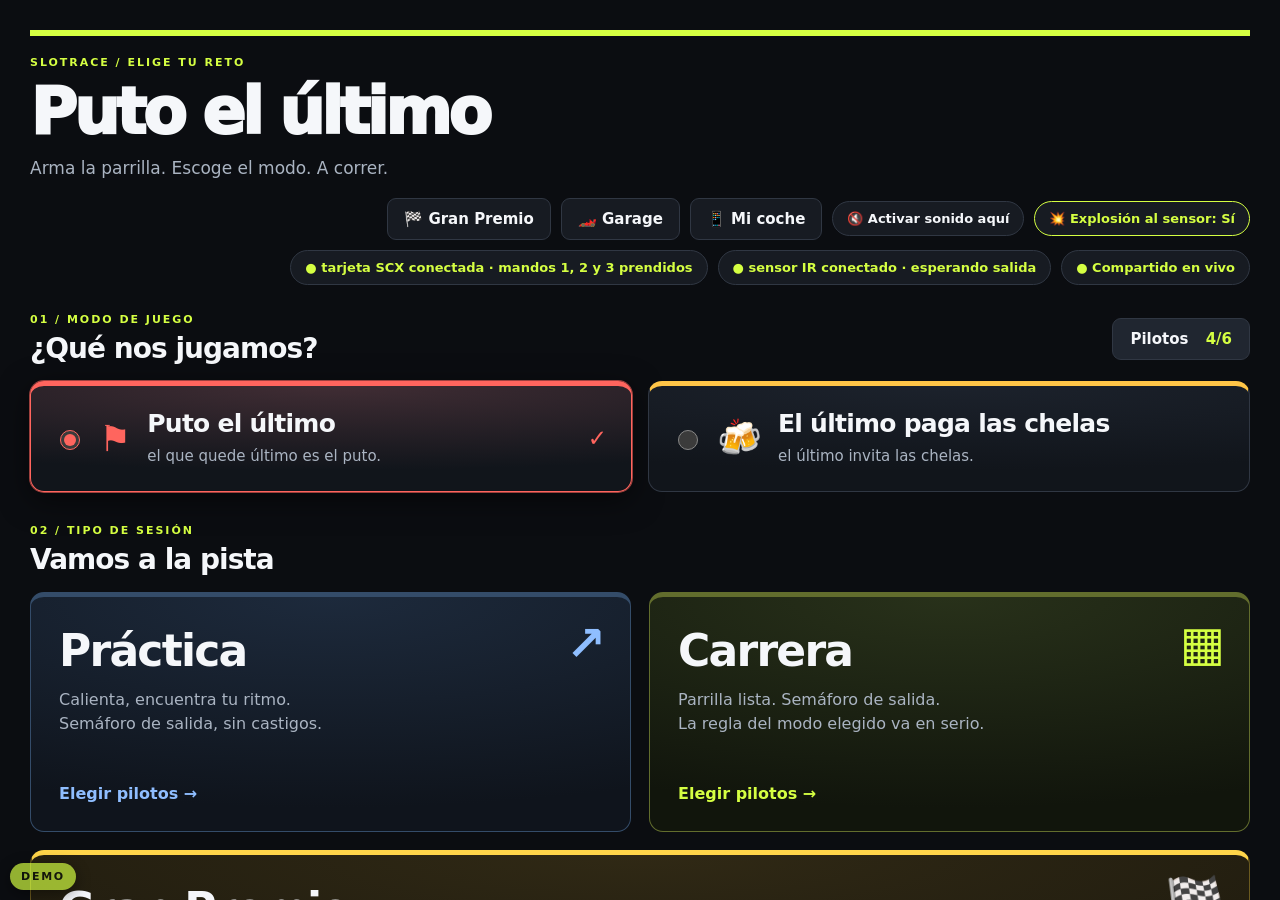
==== app/index.html @ de14cd6a "Garage de coches (v202611241123)" ====
<!doctype html>
<html lang="es-MX"><head><script src="demo-shim.js?v=202611241123"></script><meta charset="utf-8"><meta name="viewport" content="width=device-width,initial-scale=1"><title>Puto el último</title><link rel="stylesheet" href="style.css?v=202611241123"><link rel="stylesheet" href="gp.css?v=202611241123"><script src="avisos.js?v=202611241123" defer></script><script src="gatillo.js?v=202611241123" defer></script><script src="gauges.js?v=202611241123" defer></script><script src="lights.js?v=202611241123" defer></script><script src="paro.js?v=202611241123" defer></script><script src="explosion.js?v=202611241123" defer></script><script src="handicap.js?v=202611241123" defer></script><script src="app.js?v=202611241123" defer></script></head>
<body class="gp-page app-page"><main>
<header class="gp-header"><div><p class="eyebrow" id="pageEyebrow">SLOTRACE / ELIGE TU RETO</p><h1 id="pageTitle">Puto el último</h1><p class="subtitle" id="pageSubtitle">Arma la parrilla. Escoge el modo. A correr.</p></div><div class="gp-status"><a class="link-button" href="gp.html">🏁 Gran Premio</a><a class="link-button" href="garage.html">🏎️ Garage</a><a class="link-button" href="micoche.html" id="miCocheLink">📱 Mi coche</a><button type="button" id="soundToggle" class="chip-button">🔇 Activar sonido aquí</button><span id="scxStatus" class="chip sensor-status" role="status">Buscando tarjeta SCX…</span><span id="sensorStatus" class="chip sensor-status" role="status">Comprobando sensor…</span><span class="chip connection" id="connection" role="status">Conectando con la Mac…</span></div></header><div id="avisos" class="avisos" role="status" hidden></div>
<section id="homeScreen" class="screen" aria-label="Menú principal">
<div class="menu-heading"><div><p class="eyebrow">01 / MODO DE JUEGO</p><h2>¿Qué nos jugamos?</h2></div><button id="resumeLive" type="button" class="primary" hidden>Ver sesión en curso →</button><button id="showPilots" type="button">Pilotos <span id="menuPilotCount">0/6</span></button></div>
<fieldset class="mode-options"><legend class="sr-only">Escoge un modo de juego</legend>
<label class="mode-option mode-trash"><input type="radio" name="gameMode" value="ultimo" checked><span class="mode-icon" aria-hidden="true">⚑</span><span><strong>Puto el último</strong><small>el que quede último es el puto.</small></span><span class="chosen" aria-hidden="true">✓</span></label>
<label class="mode-option mode-beer"><input type="radio" name="gameMode" value="chelas"><span class="mode-icon" aria-hidden="true">🍻</span><span><strong>El último paga las chelas</strong><small>el último invita las chelas.</small></span><span class="chosen" aria-hidden="true">✓</span></label>
</fieldset>
<div class="menu-heading"><div><p class="eyebrow">02 / TIPO DE SESIÓN</p><h2>Vamos a la pista</h2></div></div>
<div class="start-options"><button id="practiceAction" class="start-card practice-action" type="button"><span class="start-icon" aria-hidden="true">↗</span><strong>Práctica</strong><span>Calienta, encuentra tu ritmo.<br>Semáforo de salida, sin castigos.</span><b>Elegir pilotos →</b></button><button id="raceAction" class="start-card race-action" type="button"><span class="start-icon" aria-hidden="true">▦</span><strong>Carrera</strong><span>Parrilla lista. Semáforo de salida.<br>La regla del modo elegido va en serio.</span><b>Elegir pilotos →</b></button></div>
<a class="start-card gp-action" href="gp.html"><span class="start-icon" aria-hidden="true">🏁</span><strong>Gran Premio</strong><span>Qualy uno por uno, eliminatorias todos juntos y final a N vueltas.<br>Tablero con agujas, vida de llanta y sonidos. Sin features Arcade.</span><b>Armar el Gran Premio →</b></a>
<div class="menu-heading"><div><p class="eyebrow">03 / CONTEO DE VUELTAS</p><h2>¿Quién cuenta las vueltas?</h2></div></div>
<div class="lap-config"><label for="lapSource">Contar vueltas con</label><select id="lapSource"><option value="auto">Automático · Pit Box (tarjeta SCX) si está conectada</option><option value="scx">Pit Box (tarjeta SCX) · todos a la vez</option><option value="ir">Sensor IR de la ESP32 · por turnos</option><option value="both">Ambos · SCX, y sensor IR si la tarjeta se desconecta</option></select><p class="help" id="lapSourceHelp">El cambio aplica a la siguiente sesión.</p>
<label for="lapMin" class="lap-min-label">Vuelta mínima válida <small>(segundos)</small></label><div class="lap-min-row"><input id="lapMin" type="number" inputmode="decimal" min="0.5" max="60" step="0.1" value="10"><span>s</span></div><p class="help" id="lapMinHelp">Una vuelta más corta no cuenta (ni vueltas, ni mejor vuelta, ni posiciones): queda marcada como ⚠ sospechosa con su tiempo. La siguiente vuelta se mide desde la última pasada válida. Aplica a Práctica, Carrera, Gran Premio y Mi coche.</p>
<p class="lap-config-title">Coche de cada piloto <small>(número de mando SCX)</small></p><div id="carAssign" class="car-assign"></div><p class="help">Si eliges un coche que ya tiene otro piloto, se intercambian. Los coches se aplican al momento. La <b>clase</b> (Sin imán, Con imán, Modificado) es del coche: si dos pilotos cambian de coche, la clase se queda con el coche.</p><div class="hc-box" id="handicapBox"><p class="lap-config-title">Handicap · ajuste de tiempo por vuelta <small>(para emparejar coches con imán, sin imán o modificados)</small></p><label class="hc-toggle" for="hcEnabled"><input type="checkbox" id="hcEnabled"> Usar handicap en Práctica, Carrera, Gran Premio y Mi coche</label><div class="hc-seg" id="hcSeg"><div class="hc-cls"><label for="hcSeg_sin_iman">Sin imán</label><input type="number" id="hcSeg_sin_iman" inputmode="decimal" step="0.1" min="0" max="10"></div><div class="hc-cls"><label for="hcSeg_con_iman">Con imán</label><input type="number" id="hcSeg_con_iman" inputmode="decimal" step="0.1" min="0" max="10"></div><div class="hc-cls"><label for="hcSeg_modificado">Modificado</label><input type="number" id="hcSeg_modificado" inputmode="decimal" step="0.1" min="0" max="10"></div></div><p class="help" id="hcHelp">Segundos que se suman (+) o restan (−) a CADA vuelta de los coches de esa clase. Toca el botón <b>+</b> / <b>−</b> para cambiar entre sumar y restar, y escribe el número. Si resta, una vuelta ajustada nunca baja de 1 s. Los de fábrica (Con imán +0.5 s, Modificado +1 s, Sin imán 0 s) son solo ejemplos: cámbialos a tu gusto. Las vueltas se cuentan igual; solo cambian los tiempos que se ven (con una <b>H</b>) y el orden. Práctica y Carrera: mejor vuelta + ajuste. Gran Premio: qualy por mejor vuelta + ajuste; eliminatorias y final por vueltas y luego tiempo total ajustado. Queda fijo al apretar Empezar (en el Gran Premio, al arrancar la primera parte).</p><div id="hcNivel" class="hc-nivel"></div></div><p id="lapConfigError" class="error" role="alert"></p></div>
<a class="start-card garage-action" href="garage.html"><span class="start-icon" aria-hidden="true">🏎️</span><strong>Garage</strong><span>Los coches de la pista: foto, clase, chip, su propio hándicap,<br>mantenimiento e historial (mejor vuelta, carreras y ganadas).</span><b>Abrir el Garage →</b></a>
<a class="start-card micoche-action" href="micoche.html"><span class="start-icon" aria-hidden="true">📱</span><strong>Mi coche</strong><span>Para el teléfono de cada piloto: elige tu nombre una vez y ve solo tu coche en grande<br>(agujas, vueltas, mejor vuelta, posición y semáforo). Solo lectura.</span><b>Abrir Mi coche →</b></a>
<p class="menu-note"><a class="menu-link" href="scx.html">Datos de la tarjeta SCX (debug)</a> · Hasta 6 pilotos con su avatar. Registro compartido entre la Mac y el teléfono.</p>
</section>
<section id="rosterScreen" class="screen" hidden aria-label="Pilotos registrados"><nav class="screen-nav"><button type="button" class="back-menu">← Volver al menú</button><span>Registro de pilotos · fotos y avatares</span></nav><div class="toolbar"><div><strong id="count">0 de 6 pilotos</strong><span class="muted"> · Registro compartido en tu red</span></div><button class="primary" id="add">+ Agregar piloto</button></div>
<section id="board" class="board" aria-label="Parrilla de pilotos"></section>
</section>
<section id="chooseScreen" class="screen" hidden aria-label="Elegir participantes"><nav class="screen-nav"><button type="button" class="back-menu">← Volver al menú</button><button type="button" id="managePilots">Administrar pilotos</button></nav><div class="selection-heading"><p class="eyebrow" id="selectionType"></p><h2>¿Quiénes entran a la pista?</h2><p id="selectionRule"></p></div><form id="participantsForm"><div id="participantOptions" class="participant-options"></div><div class="selection-footer"><p id="selectionCount" role="status"></p><button type="submit" class="primary" id="beginSession">Continuar</button></div><p id="selectionError" class="error" role="alert"></p></form></section>
<section id="sessionScreen" class="screen" hidden aria-label="Tablero de sesión"><nav class="screen-nav"><button type="button" class="back-menu">← Volver al menú</button><span id="sessionTypeBadge"></span></nav><div class="session-banner"><span id="sessionIcon" aria-hidden="true"></span><div><p class="eyebrow" id="sessionEyebrow"></p><h2 id="sessionTitle"></h2><p id="sessionRule"></p></div></div><div class="ready-bar" id="readyBar" hidden><div><p class="eyebrow">SALIDA / SEMÁFORO</p><strong id="readyTitle">¿Listos?</strong><p id="readyHint">Todos los coches en la línea de meta. Al apretar Empezar se prende el semáforo; nada cuenta hasta el verde.</p></div><button type="button" id="startLights" class="primary big btn-empezar">Empezar</button></div><div class="live-controls"><div><strong id="activeLabel">Sin piloto activo</strong><p id="turnHint">Un auto a la vez. El primer paso inicia la salida; después se cuentan vueltas.</p></div><form id="activeForm"><label for="activePilot">Quién está en pista</label><div class="active-fields"><select id="activePilot" required></select><button type="submit" id="applyActive" class="primary">Poner en pista</button></div><small>Cambiar piloto o iniciar otro turno reinicia la salida del sensor, no los resultados guardados.</small></form></div><p id="liveNotice" class="live-notice" role="status"></p><p id="liveError" class="error" role="alert"></p><div class="session-info"><strong>Parrilla · <span id="sessionCount"></span></strong><span id="sessionInfoRule">Clasificación por mejor vuelta · carreras por turnos.</span></div><div id="sessionBoard" class="dash session-dash" aria-label="Pilotos participantes, sin posiciones asignadas"></div><div class="session-bottom"><button type="button" id="endSession">Terminar sesión</button><a class="link-button" id="sessionCsv" href="/api/session/resultados.csv" title="Vueltas válidas y vueltas sospechosas (columna «Cuenta»)">⬇ Exportar CSV</a><span id="raceClock" class="race-clock" title="Tiempo de carrera (sin contar los paros)" hidden></span><span id="sessionTotal" class="muted"></span></div><p class="session-note" id="sessionNote">Solo tienen posición los pilotos con vueltas completadas. Un solo sensor: elige al piloto antes de que corra.</p></section>
<footer><span id="trackFooter">Circuito 25 m · Escala 1:32 · Vueltas reales del sensor.</span><span>La Mac y el teléfono comparten pilotos, sesión y tiempos.</span></footer>
<div id="lights" class="lights-overlay" hidden><div class="lights-box"><p class="eyebrow" id="lightsLabel"></p><div class="gp-lights"><i></i><i></i><i></i></div><strong id="lightsText">Pilotos, a sus lugares</strong></div></div>
<div id="toast" role="status" aria-live="polite"></div>
<div class="overlay" id="overlay" hidden><section role="dialog" aria-modal="true" aria-labelledby="modalTitle" class="modal"><form id="form">
<div class="modal-head"><div><p class="eyebrow" id="teamLabel"></p><h2 id="modalTitle">Agregar piloto</h2></div><button type="button" id="close" aria-label="Cerrar">✕</button></div>
<div class="editor"><div class="preview"><canvas id="avatar" width="600" height="720" aria-label="Vista previa del avatar de piloto"></canvas><p>Tu rostro real dentro de un casco y traje de carreras.</p></div><div class="fields">
<label for="name">Nombre del piloto</label><input id="name" name="name" placeholder="¿Cómo te llamas?" maxlength="32" required autocomplete="off">
<label>Nivel del piloto</label><div id="nivelPick" class="nivel-pick-row"></div><p class="help" id="nivelHelp">Sirve para el handicap por nivel y para armar las mangas del torneo. La app también lo sugiere con sus tiempos.</p>
<label>Foto del rostro</label><div class="photo-actions"><label class="file-button" for="camera">Tomar selfie</label><input class="file" id="camera" type="file" accept="image/*" capture="user"><label class="file-button secondary" for="library">Elegir de Fotos</label><input class="file" id="library" type="file" accept="image/*"></div>
<p class="help">De frente, con buena luz y el rostro centrado. Ajusta la foto dentro del visor.</p>
<div id="adjustments"><label for="zoom">Acercar rostro</label><input id="zoom" type="range" min="1" max="2.8" step="0.05" value="1"><label for="vertical">Subir / bajar foto</label><input id="vertical" type="range" min="-120" max="120" value="0"><label for="horizontal">Mover a los lados</label><input id="horizontal" type="range" min="-120" max="120" value="0"></div>
<p class="help">Montaje local, sin IA ni servicios externos. Solo se guarda el avatar; no la foto original.</p><p id="error" class="error" role="alert"></p>
</div></div><div class="modal-actions"><button type="button" class="danger" id="remove">Quitar piloto</button><button type="button" id="cancel">Cancelar</button><button type="submit" class="primary" id="save">Guardar piloto</button></div>
</form></section></div>
</main></body></html>
---- app/style.css ----
:root{color-scheme:dark;--bg:#0b0d11;--panel:#171b22;--line:#303743;--text:#f5f7fa;--muted:#aab4c2;--lime:#d5ff42}*{box-sizing:border-box}body{margin:0;background:var(--bg);color:var(--text);font-family:system-ui,-apple-system,BlinkMacSystemFont,sans-serif}main{max-width:1560px;padding:30px;margin:auto}header{border-top:6px solid var(--lime);padding-top:20px;display:flex;justify-content:space-between;gap:20px;align-items:center;flex-wrap:wrap}.eyebrow{text-transform:uppercase;letter-spacing:.18em;font-size:11px;font-weight:800;color:var(--lime);margin:0 0 10px}h1{font-size:clamp(40px,5vw,78px);letter-spacing:-.055em;line-height:1.04;margin:0 0 12px;font-weight:950}.subtitle{margin:0;color:var(--muted);font-size:17px}.connection{border:1px solid var(--line);padding:10px 16px;border-radius:24px;font-size:14px}.connection.live{color:var(--lime)}.connection.offline{color:#ff8179}.toolbar{display:flex;justify-content:space-between;align-items:center;gap:14px;margin:28px 0 18px}.toolbar strong{font-size:22px}.muted{color:var(--muted);font-size:14px}button,.file-button{border:1px solid var(--line);background:#202630;color:var(--text);font:700 15px system-ui;border-radius:9px;padding:11px 17px;cursor:pointer;display:inline-block;text-align:center;touch-action:manipulation}button:hover,.file-button:hover{border-color:var(--lime)}button:focus-visible,.file-button:focus-within,input:focus-visible{outline:3px solid var(--lime);outline-offset:3px}.primary{background:var(--lime);color:#11150b;border-color:var(--lime)}button:disabled{opacity:.55;cursor:wait}.board{display:grid;grid-template-columns:repeat(3,minmax(0,1fr));gap:18px}.pilot{border:1px solid var(--line);border-top:5px solid var(--team);border-radius:15px;overflow:hidden;background:var(--panel);min-width:0}.card-top{display:flex;justify-content:space-between;align-items:center;gap:10px;padding:12px 18px}.team{font-size:12px;text-transform:uppercase;letter-spacing:.12em;font-weight:800;color:var(--team)}.slot-number{font-size:20px;font-weight:900;color:var(--muted)}.portrait{width:100%;aspect-ratio:5/4;object-fit:contain;object-position:center;display:block;background:#10141b}.card-bottom{padding:18px;display:flex;justify-content:space-between;align-items:center;gap:12px}.card-bottom h2{font-size:clamp(24px,2.6vw,38px);letter-spacing:-.03em;margin:0;overflow-wrap:anywhere;line-height:1.05}.card-bottom button{font-size:12px;padding:9px 12px;flex-shrink:0}.empty-art{aspect-ratio:5/4;display:flex;flex-direction:column;align-items:center;justify-content:center;background:repeating-linear-gradient(135deg,#10141b,#10141b 14px,#141922 14px,#141922 28px);color:var(--muted);gap:10px}.empty-art strong{font-size:68px;line-height:1;font-weight:300;color:var(--team)}.empty-art span{font-size:16px}.pilot.empty .card-bottom h2{font-size:24px;color:var(--muted)}footer{color:var(--muted);font-size:13px;display:flex;justify-content:space-between;flex-wrap:wrap;gap:10px;margin:24px 0}.overlay{position:fixed;inset:0;z-index:10;background:#000c;overflow-y:auto;padding:24px;display:flex;align-items:flex-start;justify-content:center}.overlay[hidden]{display:none}.modal{background:var(--panel);border:1px solid var(--line);border-top:5px solid var(--team);border-radius:16px;padding:24px;width:min(920px,100%);margin:auto}.modal-head{display:flex;justify-content:space-between;align-items:center;gap:16px;margin-bottom:20px}.modal-head h2{font-size:29px;margin:0;letter-spacing:-.03em}.editor{display:grid;grid-template-columns:1fr 1fr;gap:24px}.preview canvas{width:100%;height:auto;display:block;border-radius:12px;background:#0b0d11}.preview p,.help{color:var(--muted);font-size:13px;line-height:1.5}.fields label{display:block;font-size:14px;font-weight:700;margin:0 0 8px}.fields input[type=text],#name{width:100%;background:#0b0d11;color:var(--text);border:1px solid var(--line);border-radius:8px;padding:12px;font:18px system-ui;margin-bottom:20px}.photo-actions{display:flex;gap:10px;flex-wrap:wrap}.photo-actions .file-button{font-size:14px}.file{position:absolute;width:1px;height:1px;overflow:hidden;clip-path:inset(50%)}.fields input[type=range]{width:100%;accent-color:var(--lime);margin:0 0 14px;min-height:24px}.modal-actions{display:flex;justify-content:flex-end;gap:10px;margin-top:22px;flex-wrap:wrap}.danger{color:#ff8179;margin-right:auto}.error{color:#ff8179;min-height:22px;font-size:14px}.modal .eyebrow{color:var(--team)}#toast{position:fixed;bottom:24px;left:50%;transform:translateX(-50%);background:var(--lime);color:#11150b;padding:14px 22px;border-radius:12px;font-weight:700;z-index:20;max-width:90%;box-shadow:0 8px 40px #0006;display:none}body.modal-open{overflow:hidden}@media(min-width:1500px){.portrait,.empty-art{aspect-ratio:5/3.7}}@media(max-width:950px){.board{grid-template-columns:repeat(2,minmax(0,1fr))}.toolbar .muted{display:block;margin-top:5px}}@media(max-width:600px){main{padding:18px}.toolbar strong{font-size:18px}.toolbar{align-items:flex-start}.toolbar>button{font-size:13px;padding:10px 12px}.board{gap:10px}.card-top{padding:10px}.team{font-size:10px}.card-bottom{padding:12px;flex-direction:column;align-items:stretch}.card-bottom h2,.pilot.empty .card-bottom h2{font-size:23px}.portrait,.empty-art{aspect-ratio:4/5}.empty-art strong{font-size:50px}.empty-art span{font-size:12px}.overlay{padding:10px}.modal{padding:18px;margin:0}.editor{grid-template-columns:1fr}.preview{max-width:260px;margin:auto}.modal-actions{gap:8px}.modal-actions button{padding:11px 13px;font-size:14px}.danger{width:100%;margin-bottom:6px}footer{font-size:12px}h1{font-size:45px}}

/* Menú y preparación de sesiones, sin clasificación ficticia. */
[hidden]{display:none!important}.sr-only{position:absolute;width:1px;height:1px;overflow:hidden;clip-path:inset(50%)}.screen{margin-top:28px}.menu-heading{display:flex;justify-content:space-between;align-items:center;gap:18px;margin:24px 0 16px}.menu-heading h2{font-size:28px;letter-spacing:-.035em;margin:0}.menu-heading .eyebrow{margin-bottom:6px}#menuPilotCount{margin-left:12px;color:var(--lime)}.mode-options{display:grid;grid-template-columns:1fr 1fr;gap:16px;border:0;padding:0;margin:0 0 32px}.mode-option{--accent:#ff655e;display:flex;align-items:center;gap:16px;border:2px solid var(--line);border-radius:14px;padding:24px;background:var(--panel);cursor:pointer;position:relative}.mode-beer{--accent:#ffc547}.mode-option.selected{border-color:var(--accent);background:linear-gradient(120deg,color-mix(in srgb,var(--accent) 10%,#171b22),#171b22)}.mode-option input{accent-color:var(--accent);width:20px;height:20px;flex-shrink:0}.mode-option strong{font-size:25px;line-height:1.15;display:block;letter-spacing:-.03em}.mode-option small{display:block;color:var(--muted);font-size:15px;line-height:1.4;margin-top:8px}.mode-icon{font-size:36px;color:var(--accent)}.chosen{margin-left:auto;color:var(--accent);font-size:23px;visibility:hidden}.selected .chosen{visibility:visible}.start-options{display:grid;grid-template-columns:1fr 1fr;gap:18px}.start-card{text-align:left;min-height:240px;padding:28px;display:flex;flex-direction:column;align-items:flex-start;position:relative;background:linear-gradient(135deg,#172334,#101722);border-color:#344c69}.start-card strong{font-size:44px;letter-spacing:-.04em}.start-card>span:not(.start-icon){font-weight:400;color:var(--muted);font-size:16px;line-height:1.5;margin:12px 0 20px}.start-card b{margin-top:auto;color:#8fbeff;font-size:16px}.start-icon{position:absolute;right:24px;top:18px;font-size:48px;color:#8fbeff}.race-action{border-color:#626d2d;background:linear-gradient(135deg,#252d17,#141a10)}.race-action b,.race-action .start-icon{color:var(--lime)}.menu-note{color:var(--muted);font-size:14px;margin-top:20px}.screen-nav{display:flex;justify-content:space-between;align-items:center;gap:16px;margin-bottom:26px}.screen-nav>span{font-size:14px;color:var(--muted)}.selection-heading h2{font-size:clamp(28px,4vw,45px);letter-spacing:-.04em;margin:8px 0}.selection-heading>p:not(.eyebrow){color:var(--muted);line-height:1.5}.participant-options{display:grid;grid-template-columns:repeat(3,minmax(0,1fr));gap:14px;margin-top:24px}.participant-option{display:flex;align-items:center;gap:14px;padding:14px;border:1px solid var(--line);border-top:4px solid var(--team);border-radius:12px;background:var(--panel);cursor:pointer;min-width:0}.participant-option input{accent-color:var(--lime);width:23px;height:23px;flex-shrink:0}.participant-option img{width:70px;height:88px;object-fit:contain;background:#0b0d11;border-radius:6px}.participant-name{min-width:0}.participant-name strong{display:block;font-size:23px;overflow-wrap:anywhere}.participant-name small{display:block;color:var(--muted);font-size:12px;margin-top:8px}.selection-footer{display:flex;justify-content:space-between;align-items:center;gap:18px;margin-top:24px}.selection-footer>p{font-size:20px;font-weight:700}.lights-panel{text-align:center;border:1px solid var(--line);border-radius:16px;background:var(--panel);padding:50px 20px}.lights-panel h2{font-size:clamp(30px,4vw,55px);margin:16px 0}.start-lights{display:flex;justify-content:center;gap:22px;margin:40px auto;width:max-content;background:#07090c;border:1px solid var(--line);border-radius:22px;padding:24px}.start-lights i{width:clamp(48px,10vw,100px);height:clamp(48px,10vw,100px);border-radius:50%;background:#252932;border:4px solid #343a46}.start-lights .red-on{background:#ff3b35;border-color:#ff7367;box-shadow:0 0 36px #ff3b3566}.start-lights .green-on{background:#baff35;border-color:#d5ff90;box-shadow:0 0 36px #baff3566}#lightsMessage{font-size:32px;font-weight:900}.session-banner{display:flex;align-items:center;gap:24px;padding:26px;border-left:6px solid #ff655e;border-radius:0 12px 12px 0;background:linear-gradient(110deg,#3a151b,#171b22)}#sessionIcon{font-size:65px;color:#ff655e}.session-banner h2{font-size:clamp(32px,4vw,58px);letter-spacing:-.045em;line-height:1.1;margin:5px 0 12px}.session-banner p:last-child{margin:0;font-size:20px;color:#f5c5c2}.session-info{display:flex;justify-content:space-between;gap:12px;flex-wrap:wrap;margin:26px 0 16px}.session-info>span,.session-note{font-size:14px;color:var(--muted);line-height:1.5}.position-blank{color:var(--muted);font-size:13px}.session-pilot .card-bottom{min-height:76px}.theme-beer .session-banner{border-color:#ffc547;background:linear-gradient(110deg,#3c2a0d,#171b22)}.theme-beer #sessionIcon{color:#ffc547}.theme-beer .session-banner p:last-child{color:#ffdb8d}.theme-trash .session-banner h2{text-transform:uppercase;font-weight:950}.theme-practice .session-banner{border-color:#7fb6ff;background:linear-gradient(110deg,#142a43,#171b22)}.theme-practice #sessionIcon{color:#7fb6ff}.theme-practice .session-banner p:last-child{color:#b5d8ff}.session-pilot.last-position{border-color:#ff655e;box-shadow:0 0 0 2px #ff655e55}.theme-beer .session-pilot.last-position{border-color:#ffc547;box-shadow:0 0 0 2px #ffc54755}.theme-beer header{border-top-color:#ffc547}.theme-practice header{border-top-color:#7fb6ff}@media(max-width:1000px){.participant-options{grid-template-columns:repeat(2,minmax(0,1fr))}.mode-option{padding:18px;gap:10px}.mode-option strong{font-size:22px}.mode-icon{font-size:28px}}@media(max-width:650px){.mode-options,.start-options{grid-template-columns:1fr}.mode-options{gap:12px}.mode-option{padding:18px 14px}.mode-option strong{font-size:23px}.mode-option small{font-size:14px}.mode-icon{font-size:30px}.start-card{padding:22px;min-height:200px}.start-card strong{font-size:37px}.start-card>span:not(.start-icon){margin:8px 0 16px}.menu-heading h2{font-size:24px}.menu-heading>button{font-size:13px;padding:10px}.participant-options{grid-template-columns:1fr}.participant-name strong{font-size:24px}.screen-nav{align-items:flex-start;flex-wrap:wrap}.screen-nav>span{font-size:12px}.selection-footer{align-items:stretch;flex-direction:column;gap:4px}.session-banner{padding:18px;gap:14px}#sessionIcon{font-size:42px}.session-banner p:last-child{font-size:17px}.start-lights{gap:14px;padding:18px}.lights-panel{padding:30px 12px}.lights-panel .muted{font-size:12px}.session-info>strong{font-size:18px}#lightsMessage{font-size:27px}}

/* Telemetría real, por turnos, compartida en el servidor. */
.sensor-status{color:#ff8a84;font-size:14px;border:1px solid var(--line);border-radius:9px;padding:11px 15px;margin-top:20px;background:#171b22}.sensor-status.connected{color:var(--lime)}.sensor-status.updating{color:#ffd479}.live-controls{display:grid;grid-template-columns:1fr 1fr;gap:24px;background:var(--panel);border:1px solid var(--line);border-radius:12px;padding:22px;margin-top:22px}.live-controls strong{font-size:27px;letter-spacing:-.03em}.live-controls p,.live-controls small{font-size:13px;color:var(--muted);line-height:1.5}.live-controls label{display:block;font-size:14px;font-weight:700;margin-bottom:8px}.active-fields{display:flex;gap:10px;margin-bottom:8px}.active-fields select{font:17px system-ui;min-width:0;flex:1;background:#0b0d11;border:1px solid var(--line);border-radius:8px;color:var(--text);padding:12px}.live-notice{color:#ffd479;font-size:16px;line-height:1.5}.session-bottom{display:flex;align-items:center;justify-content:space-between;gap:16px;margin-top:24px}.session-pilot .portrait{aspect-ratio:5/3;object-fit:contain}.session-pilot .card-bottom{min-height:auto;padding-bottom:10px}.pilot-labels{display:flex;flex-wrap:wrap;gap:7px;padding:0 18px 12px}.track-badge,.last-badge{font-size:11px;font-weight:900;padding:5px 8px;border-radius:5px;background:#d5ff4220;color:var(--lime)}.last-badge{background:#ff655e22;color:#ff8982}.theme-beer .last-badge{background:#ffc54722;color:#ffdc8d}.on-track .card-top{background:#d5ff4214}.on-track{outline:1px solid #d5ff4280;outline-offset:2px}.lap-stats{padding:4px 18px 18px;display:grid;grid-template-columns:repeat(3,minmax(0,1fr));gap:15px 8px}.lap-stats span{display:block;font-size:10px;color:var(--muted);text-transform:uppercase;letter-spacing:.06em;margin-bottom:6px}.lap-stats strong{font-size:clamp(20px,2.2vw,31px);letter-spacing:-.04em;white-space:nowrap}.lap-details{border-top:1px solid var(--line);padding:12px 18px;overflow:auto}.lap-details summary{font-size:13px;cursor:pointer;color:var(--muted)}.lap-details table{border-collapse:collapse;width:100%;font-size:12px;margin-top:10px;white-space:nowrap}.lap-details th,.lap-details td{text-align:right;padding:7px 5px;border-bottom:1px solid var(--line)}.lap-details th:first-child,.lap-details td:first-child{text-align:left}.lap-details th{color:var(--muted)}.menu-heading:has(#showPilots){flex-wrap:wrap}.menu-heading #resumeLive{margin-left:auto}@media(max-width:850px){.live-controls{grid-template-columns:1fr;gap:12px}.active-fields{flex-wrap:wrap}.active-fields select{min-width:160px}.active-fields button{flex:1}.session-bottom{align-items:flex-start;flex-direction:column}.session-pilot .portrait{aspect-ratio:4/4}.lap-stats{grid-template-columns:repeat(2,minmax(0,1fr));padding:8px 12px 16px}.lap-stats strong{font-size:26px}.pilot-labels{padding:0 12px 8px}.live-controls{padding:18px}.live-controls strong{font-size:24px}.position-blank{font-size:11px}.menu-heading #resumeLive{font-size:13px;margin-left:0}}

.status-row{display:grid;grid-template-columns:1fr 1fr;gap:12px}.status-row .sensor-status{margin-top:20px}.lap-config{background:var(--panel);border:1px solid var(--line);border-radius:12px;padding:20px}.lap-config label,.lap-config-title{display:block;font-size:14px;font-weight:700;margin:0 0 8px}.lap-config-title{margin-top:18px}.lap-config-title small{color:var(--muted);font-weight:400}.lap-config select{font:16px system-ui;background:#0b0d11;border:1px solid var(--line);border-radius:8px;color:var(--text);padding:11px;max-width:100%}.car-assign{display:grid;grid-template-columns:repeat(3,minmax(0,1fr));gap:10px}.car-row{display:flex;align-items:center;justify-content:space-between;gap:10px;border:1px solid var(--line);border-left:4px solid var(--team);border-radius:9px;padding:9px 12px}.car-row span{font-weight:700;overflow-wrap:anywhere}.car-badge{font-size:11px;font-weight:900;padding:5px 8px;border-radius:5px;background:#7fb6ff22;color:#b5d8ff}@media(max-width:850px){.status-row{grid-template-columns:1fr;gap:0}.car-assign{grid-template-columns:1fr}}
/* Gran Premio en el menú */
.gp-action{margin-top:18px;min-height:0;width:100%;text-decoration:none;color:var(--text);border:1px solid #6b5a1f;border-radius:9px;background:linear-gradient(135deg,#2d2614,#15120b)}.gp-action b,.gp-action .start-icon{color:#ffd54a}.menu-link{color:var(--lime)}

/* ===== Todas las pantallas con el look del Gran Premio (agujas, cromo oscuro de carreras) ===== */
.app-page .gp-status .chip.sensor-status{margin:0;color:#ff8179;background:#171b22}
.app-page .chip.sensor-status.connected{color:var(--lime)}.app-page .chip.sensor-status.updating{color:#ffd479}
.app-page .gp-status{justify-content:flex-end}
.app-page .pilot,.app-page .participant-option,.app-page .lap-config,.app-page .live-controls,.app-page .lights-panel,.app-page .mode-option,.app-page .modal{background:radial-gradient(120% 80% at 50% 0%,#1c222c,#11151b)}
.app-page .pilot{border-radius:14px}
.app-page .mode-option{border-width:1px;border-top:5px solid var(--accent)}
.app-page .mode-option.selected{background:radial-gradient(120% 80% at 50% 0%,color-mix(in srgb,var(--accent) 16%,#1c222c),#11151b);box-shadow:0 0 0 1px color-mix(in srgb,var(--accent) 60%,transparent),0 8px 30px #0008}
.app-page .start-card{border-radius:14px;border-top-width:5px;background:radial-gradient(120% 90% at 50% 0%,#1d2a3c,#0f141c);transition:box-shadow .2s,border-color .2s}
.app-page .start-card:hover{box-shadow:0 0 0 1px #d5ff4266,0 8px 30px #0008}
.app-page .race-action{background:radial-gradient(120% 90% at 50% 0%,#28311a,#11150c)}
.app-page .gp-action{border-radius:14px;border-top:5px solid #ffd54a;background:radial-gradient(120% 120% at 50% 0%,#302915,#13110a)}
.app-page .menu-heading .eyebrow,.app-page .selection-heading .eyebrow{letter-spacing:.18em}
.app-page .lap-config select,.app-page .active-fields select,.app-page .car-row select{background:#0b0d11}
.app-page .car-row{background:#11151b}
/* Banner de sesión como la cabecera de carrera del GP */
.app-page .session-banner{border:1px solid var(--line);border-left:6px solid #ff655e;border-radius:14px;background:radial-gradient(120% 120% at 0% 0%,#2a1519,#11151b 70%)}
.app-page.theme-beer .session-banner{border-left-color:#ffc547;background:radial-gradient(120% 120% at 0% 0%,#2e230f,#11151b 70%)}
.app-page.theme-practice .session-banner{border-left-color:#7fb6ff;background:radial-gradient(120% 120% at 0% 0%,#13243a,#11151b 70%)}
/* Semáforo igual al del Gran Premio */
.app-page .start-lights{gap:clamp(14px,3vw,34px);padding:22px 30px;background:#111;border:2px solid #333;border-radius:22px}
.app-page .start-lights i{width:clamp(60px,11vw,130px);height:clamp(60px,11vw,130px);background:#2a0b0b;border:4px solid #000;box-shadow:inset 0 0 20px #000}
.app-page .start-lights .red-on{background:radial-gradient(circle at 40% 35%,#ff9c8f,#ff1d12 55%,#8d0700);border-color:#000;box-shadow:0 0 40px #ff2a1e}
.app-page .start-lights .green-on{background:radial-gradient(circle at 40% 35%,#d9ffb0,#3dff4a 55%,#0a7a12);border-color:#000;box-shadow:0 0 40px #3dff4a}
/* Tablero de Práctica / Carrera: tarjetas .gcard con agujas (mismo dibujo que el GP) */
.session-dash{margin-top:4px}
.gcard.session-pilot .gtop{grid-template-columns:auto 46px 1fr auto}
.gbadges{display:flex;flex-direction:column;align-items:flex-end;gap:4px}.gbadges .gbadge[hidden]{display:none}
.gcard.on-track{outline:none}
.gcard.last-position{border-color:#ff655e;box-shadow:0 0 0 2px #ff655e55,0 8px 30px #0008}
.theme-beer .gcard.last-position{border-color:#ffc547;box-shadow:0 0 0 2px #ffc54755,0 8px 30px #0008}
.gcard .lap-details{border-top:1px solid #262d38;padding:10px 14px}
.gcard .lap-details th,.gcard .lap-details td{border-bottom-color:#262d38}
@media(max-width:640px){.app-page .gp-status{justify-content:flex-start}.app-page .gp-status .chip,.app-page .gp-status .link-button{padding:7px 10px;font-size:12px}.gbadges{flex-direction:row;flex-wrap:wrap;grid-column:1/-1;justify-content:flex-start}.app-page .start-lights i{width:62px;height:62px}}
.gname .car-badge{padding:0;background:none;color:var(--muted);font-size:12px;font-weight:400;border-radius:0}

/* Avisos al arrancar el servidor (archivos recuperados tras un apagón, etc.) */
.avisos{margin:14px 0;padding:14px 18px;border:1px solid #ffd47980;border-radius:12px;background:#2a2312;color:#ffe3a3;font-size:15px;line-height:1.5}.avisos[hidden]{display:none}.avisos strong{display:block;color:#ffd479;margin-bottom:4px}.avisos p{margin:4px 0}.avisos button{margin-top:8px;font:inherit;font-weight:700;padding:8px 14px;border-radius:8px;border:1px solid #ffd479;background:transparent;color:#ffd479;cursor:pointer}
.micoche-action{margin-top:18px;min-height:0;width:100%;text-decoration:none;color:var(--text);border:1px solid #2f5a3d;border-top:5px solid #50dc92;border-radius:14px;background:radial-gradient(120% 120% at 50% 0%,#15301f,#0b130e)}.micoche-action b,.micoche-action .start-icon{color:#50dc92}

.gcard .pit-badge{background:#ff9f4328;color:#ffb25a}

/* Nivel del piloto + handicap por nivel + nivel automático por tiempo */
.nv-pick{display:inline-flex;border:1px solid var(--line,#303743);border-radius:9px;overflow:hidden}
.nv-btn{border:0;border-radius:0;padding:10px 14px;background:#141820;color:#9aa3b2;font:700 15px system-ui;min-height:44px;cursor:pointer}
.nv-pick.sm .nv-btn{padding:8px 11px;min-width:40px}
.nv-btn.on.nv-novato{background:#2fbf71;color:#08140d}.nv-btn.on.nv-intermedio{background:#3d8bfd;color:#fff}.nv-btn.on.nv-experto{background:#f5c542;color:#1a1400}
.nivel-pick-row{margin:4px 0 6px}
.nivel-box{display:grid;gap:6px;padding:0 14px 12px}
.nivel-chip{justify-self:start;font:800 13px system-ui;padding:4px 10px;border-radius:99px;background:#3d8bfd22;color:#8bb8ff}
.nivel-chip.nv-novato{background:#2fbf7122;color:#5ee39a}.nivel-chip.nv-experto{background:#f5c54222;color:#f5c542}
.nivel-sug{display:flex;flex-wrap:wrap;gap:6px;align-items:center;background:#2a2410;border:1px solid #f5c54266;color:#f5d77a;border-radius:10px;padding:8px 10px;font-size:14px}
.nivel-sug small{flex-basis:100%;color:#c9b77a}.nivel-sug.cambio{background:#132a1c;border-color:#2fbf7166;color:#7fe0a5}
.nivel-sug button{min-height:40px;padding:6px 12px;border-radius:8px}
.hc-nivel{margin-top:12px;display:grid;gap:8px}.hc-nivel.off{opacity:.5}
.hc-auto{font:600 15px system-ui;padding:10px;border-radius:9px;background:#0c0f14;color:inherit;border:1px solid var(--line,#303743);max-width:100%}
.hc-cortes{display:grid;gap:8px}
.hc-corte{display:flex;flex-wrap:wrap;gap:8px 12px;align-items:center;background:#11151b;border:1px solid var(--line,#303743);border-radius:10px;padding:10px}
.hc-corte strong{min-width:110px}.hc-corte-in{display:flex;align-items:center;gap:6px;font-size:14px}
.hc-corte-in input{width:76px;font:700 16px system-ui;padding:8px;border-radius:8px;background:#0c0f14;color:inherit;border:1px solid var(--line,#303743)}
.hc-corte-txt{flex-basis:100%;color:#9aa3b2}
.pick-sug{display:block;color:#f5d77a;margin-top:4px}.pick-sug .chip-button{padding:4px 10px;margin-left:4px}
.hc-seg.off{opacity:.45}
.hc-nivel{min-width:0;max-width:100%}.hc-nivel>*{min-width:0;max-width:100%}.hc-auto{width:100%;min-width:0;text-overflow:ellipsis}

.gar-sel{font:15px system-ui;background:#0b0d11;border:1px solid var(--line);border-radius:8px;color:var(--text);padding:9px;max-width:100%;min-width:0;width:100%}
/* Selectores del Garage en otras pantallas */
.participant-option{flex-wrap:wrap}.participant-garage{flex:1 1 100%;margin-top:2px}
.car-selects .gar-sel{max-width:100%}
.pick-sel .gar-sel{font:15px system-ui}
.tq-garage{margin:12px 0;padding:12px;border:1px solid var(--line);border-radius:12px;background:#11151b}.tq-garage[hidden]{display:none}
.tq-garage-t{margin:0 0 8px;font-weight:700;font-size:14px}
.tq-garage-g{display:grid;grid-template-columns:repeat(3,minmax(0,1fr));gap:8px}.tq-garage-r{display:flex;gap:8px;align-items:center;min-width:0}
.tq-gar{font-size:12px;color:#cfd6e0;white-space:nowrap;overflow:hidden;text-overflow:ellipsis;max-width:40%}
.car-selects{flex-wrap:wrap}
@media(max-width:900px){.tq-garage-g{grid-template-columns:repeat(2,minmax(0,1fr))}}@media(max-width:640px){.tq-garage-g{grid-template-columns:1fr}}
---- app/gp.css ----
/* Gran Premio · tablero analógico estilo racing */
.gp-page main{max-width:1500px}
.gp-header{align-items:flex-end}
.gp-status{display:flex;gap:10px;flex-wrap:wrap;align-items:center}
.chip,.chip-button,.link-button{border:1px solid var(--line);border-radius:22px;padding:9px 14px;font-size:13px;font-weight:700;background:#171b22;color:var(--text);text-decoration:none;display:inline-block}
.chip.ok{color:var(--lime)}.chip.bad{color:#ff8179}.chip-button.on{color:var(--lime);border-color:var(--lime)}
.link-button{border-radius:9px;padding:11px 16px;font-size:15px}.link-button.primary{background:var(--lime);color:#11150b;border-color:var(--lime)}
.danger{color:#ff8a84}
.gp-tabs{display:flex;gap:8px;margin:26px 0 8px;flex-wrap:wrap}.tab{border-radius:9px 9px 0 0;text-decoration:none;color:var(--muted);border:1px solid var(--line);padding:11px 16px;font:700 15px system-ui;background:#141820}.tab.active{color:#11150b;background:var(--lime);border-color:var(--lime)}
.tab-body{border-top:1px solid var(--line);padding-top:8px}
.gp-h2{font-size:24px;letter-spacing:-.03em;margin:26px 0 12px}
.presets{display:grid;grid-template-columns:repeat(4,minmax(0,1fr));gap:12px}
.preset{text-align:left;display:flex;flex-direction:column;gap:6px;padding:18px;border-radius:12px;background:#171b22}.preset strong{font-size:22px}.preset small{color:var(--muted);font-weight:500}.preset.active{border:2px solid var(--lime);background:linear-gradient(135deg,#252d17,#141a10)}
.throttle-row{display:flex;gap:8px;margin:10px 0 14px;flex-wrap:wrap}.thr{position:relative;width:62px;height:34px;border:1px solid var(--line);border-radius:8px;display:flex;align-items:center;justify-content:center;overflow:hidden;background:#11151b}.thr b{position:relative;z-index:1}.thr i{position:absolute;left:0;bottom:0;top:0;background:#d5ff4255;width:0;transition:width .1s}.thr.none{opacity:.35}.thr.hot{border-color:var(--lime);color:var(--lime)}
.pilot-pick{display:grid;grid-template-columns:repeat(3,minmax(0,1fr));gap:12px}
.pick{display:grid;grid-template-columns:auto 56px 1fr auto;align-items:center;gap:12px;padding:12px;border:1px solid var(--line);border-top:4px solid var(--team);border-radius:12px;background:var(--panel);cursor:pointer;opacity:.6}.pick.on{opacity:1}
.pick input{width:22px;height:22px;accent-color:var(--lime)}.pick img{width:56px;height:68px;object-fit:contain;background:#0b0d11;border-radius:6px}.pick-name strong{display:block;font-size:20px}.pick-name small{color:var(--muted)}
.pick select,.cfg-row select,.cfg-row input[type=number]{font:16px system-ui;background:#0b0d11;border:1px solid var(--line);border-radius:8px;color:var(--text);padding:9px}
.setup-actions,.config-actions{display:flex;gap:12px;align-items:center;margin:24px 0;flex-wrap:wrap}.big{font-size:20px;padding:16px 26px}
.config-grid{display:grid;grid-template-columns:repeat(3,minmax(0,1fr));gap:14px;margin-top:18px}
.cfg-box{border:1px solid var(--line);border-radius:12px;padding:14px 16px;background:var(--panel);margin:0;min-width:0}.cfg-box legend{font-weight:900;color:var(--lime);padding:0 6px;font-size:14px;text-transform:uppercase;letter-spacing:.08em}
.cfg-row{display:flex;justify-content:space-between;align-items:center;gap:10px;padding:8px 0;border-bottom:1px solid #222833;font-size:14px}.cfg-row:last-child{border-bottom:0}.cfg-row input[type=number]{width:96px;text-align:right}.cfg-row select{max-width:52%}
.cfg-bool{justify-content:flex-start}.cfg-bool input{width:20px;height:20px;accent-color:var(--lime);flex-shrink:0}
.sfx-test{display:flex;gap:8px;flex-wrap:wrap}.sfx-test button{text-transform:capitalize}
/* carrera */
.stage-bar{margin-top:22px}.stepper{display:flex;gap:6px;list-style:none;padding:0;margin:0}.step{flex:1;border:1px solid var(--line);border-radius:10px;padding:10px 14px;background:#141820;display:flex;justify-content:space-between;align-items:center;gap:6px}.step b{font-size:13px;letter-spacing:.12em}.step small{color:var(--muted)}.step.current{border-color:var(--lime);background:linear-gradient(135deg,#252d17,#141a10)}.step.current b{color:var(--lime)}.step.done{opacity:.65}.step.done b::before{content:'✓ '}
.race-head{display:flex;justify-content:space-between;align-items:flex-end;gap:16px;margin-top:18px;flex-wrap:wrap}.race-head h2{font-size:clamp(28px,3.6vw,48px);letter-spacing:-.04em;margin:0 0 6px}.race-head .eyebrow{margin-bottom:6px}
.clock{text-align:right;border:1px solid var(--line);border-radius:12px;padding:10px 18px;background:#0e1116;min-width:190px}.clock span{display:block;font-size:11px;letter-spacing:.16em;color:var(--muted);font-weight:800}.clock strong{font:900 clamp(34px,4vw,56px)/1.05 ui-monospace,SFMono-Regular,Menlo,monospace;color:var(--lime);font-variant-numeric:tabular-nums}.clock strong.low{color:#ff5a4d}
.race-controls{display:flex;gap:10px;flex-wrap:wrap;margin:16px 0 6px}
.ticker{display:flex;flex-direction:column;gap:4px;min-height:8px;margin:6px 0 10px}.tick{font-size:14px;color:var(--muted);animation:tin .4s ease}.tick-best,.tick-winner{color:var(--lime);font-weight:800}.tick-false_start{color:#ff8a84;font-weight:800}@keyframes tin{from{opacity:0;transform:translateY(-4px)}}
.dash{display:grid;grid-template-columns:repeat(3,minmax(0,1fr));gap:14px}.dash.few{grid-template-columns:repeat(2,minmax(0,1fr))}
@media(min-width:1100px){.dash.few{grid-template-columns:repeat(4,minmax(0,1fr))}.dash.few .gcanvas{height:170px}}
.gcard{border:1px solid var(--line);border-top:5px solid var(--team);border-radius:14px;background:radial-gradient(120% 80% at 50% 0%,#1c222c,#11151b);overflow:hidden;min-width:0;transition:opacity .3s,box-shadow .3s}
.gcard.active{box-shadow:0 0 0 1px #d5ff4266,0 8px 30px #0008}.gcard.dim{opacity:.72}
.gtop{display:grid;grid-template-columns:auto 46px 1fr auto;align-items:center;gap:10px;padding:10px 14px}
.gpos{font:900 30px/1 ui-monospace,Menlo,monospace;color:var(--team);min-width:48px}
.gav{width:46px;height:56px;object-fit:contain;border-radius:6px;background:#0b0d11}
.gname{min-width:0}.gname strong{display:block;font-size:21px;letter-spacing:-.02em;white-space:nowrap;overflow:hidden;text-overflow:ellipsis}.gname small{color:var(--muted);font-size:12px}
.gbadge{font-size:11px;font-weight:900;padding:5px 8px;border-radius:5px;background:#ffffff14;color:var(--muted);white-space:nowrap}.gbadge.on{background:#d5ff4222;color:var(--lime)}.gbadge.bad{background:#ff655e26;color:#ff8982}.gbadge.fin{background:#ffffff;color:#000}
.gcanvas{display:block;width:100%;height:190px}
.gstats{display:grid;grid-template-columns:repeat(3,1fr);border-top:1px solid #262d38}.gstats div{padding:9px 12px;border-right:1px solid #262d38}.gstats div:last-child{border-right:0}.gstats span{display:block;font-size:10px;color:var(--muted);letter-spacing:.08em;text-transform:uppercase}.gstats strong{font:800 19px ui-monospace,Menlo,monospace;font-variant-numeric:tabular-nums}.gstats .gkmh{display:block;margin-top:2px;font:700 11px system-ui,sans-serif;color:var(--muted);letter-spacing:0;text-transform:none;line-height:1.2}.gstats .gkmh[hidden]{display:none}
.tables{display:grid;grid-template-columns:repeat(3,minmax(0,1fr));gap:14px;margin-top:22px}.tbox{border:1px solid var(--line);border-radius:12px;padding:12px 14px;background:var(--panel);overflow:auto}.tbox h3{margin:0 0 8px;font-size:15px;color:var(--lime);letter-spacing:.04em}.tbox table{width:100%;border-collapse:collapse;font-size:14px}.tbox th,.tbox td{padding:6px 5px;border-bottom:1px solid #262d38;text-align:right;white-space:nowrap}.tbox th:nth-child(2),.tbox td:nth-child(2){text-align:left}.tbox th{color:var(--muted);font-size:12px}
.lights-overlay{position:fixed;inset:0;background:#000c;display:flex;align-items:center;justify-content:center;z-index:30}.lights-box{text-align:center}.lights-box strong{font-size:clamp(28px,5vw,60px);letter-spacing:-.03em}
.gp-lights{display:flex;gap:clamp(14px,3vw,34px);justify-content:center;margin:24px 0;padding:22px 30px;background:#111;border-radius:22px;border:2px solid #333}.gp-lights i{width:clamp(60px,11vw,130px);height:clamp(60px,11vw,130px);border-radius:50%;background:#2a0b0b;border:4px solid #000;box-shadow:inset 0 0 20px #000}.gp-lights i.red{background:radial-gradient(circle at 40% 35%,#ff9c8f,#ff1d12 55%,#8d0700);box-shadow:0 0 40px #ff2a1e}.gp-lights i.green{background:radial-gradient(circle at 40% 35%,#d9ffb0,#3dff4a 55%,#0a7a12);box-shadow:0 0 40px #3dff4a}
.podium{display:flex;justify-content:center;align-items:flex-end;gap:16px;margin:30px 0}.pod{border:1px solid var(--line);border-top:6px solid var(--team);border-radius:14px;background:var(--panel);padding:16px;text-align:center;width:min(30%,260px);display:flex;flex-direction:column;gap:8px;align-items:center}.pod img{width:100%;max-width:200px;aspect-ratio:5/6;object-fit:contain}.pod strong{font-size:26px}.pod span{color:var(--muted);font-size:14px}.pod1{padding-bottom:46px;border-color:#ffd54a}.pod2{padding-bottom:24px}
@media(max-width:1000px){.dash,.dash.few{grid-template-columns:repeat(2,minmax(0,1fr))}.tables,.config-grid{grid-template-columns:1fr 1fr}.presets{grid-template-columns:1fr 1fr}.pilot-pick{grid-template-columns:1fr 1fr}}
@media(max-width:640px){main{padding:16px}.dash,.dash.few{grid-template-columns:1fr}.gcanvas{height:170px}.tables,.config-grid,.pilot-pick{grid-template-columns:1fr}.stepper{flex-direction:column}.race-controls button,.race-controls a{flex:1 1 45%}.clock{min-width:0;width:100%;text-align:left}.gp-status{width:100%}.pick{grid-template-columns:auto 48px 1fr}.pick select{grid-column:1/-1}.podium{gap:8px}.pod{padding:10px}.pod strong{font-size:18px}}
.throttle-wrap{display:flex;align-items:center;gap:10px;flex-wrap:wrap}
@media(max-width:640px){.racing .gp-header h1{font-size:34px;margin-bottom:4px}.racing #gpSubtitle{display:none}.racing .gp-header .eyebrow{margin-bottom:4px}.racing .gp-status{gap:6px}.racing .chip,.racing .chip-button,.racing .gp-status .link-button{padding:6px 10px;font-size:12px}.racing .stepper{flex-direction:row}.racing .step{padding:7px 8px;flex-direction:column;align-items:flex-start;gap:2px}.racing .step b{font-size:10px;letter-spacing:.06em}.racing .race-head{margin-top:10px}.racing .race-head h2{font-size:24px}.racing .clock{padding:6px 12px}.racing .clock strong{font-size:30px}.racing .race-controls button,.racing .race-controls a{padding:9px 10px;font-size:13px}.racing #runHint{margin:0}}
/* Botón Empezar (Gran Premio, Práctica y Carrera) y franja de "listos" antes del semáforo. */
.btn-empezar{font-size:clamp(22px,3vw,30px);font-weight:900;letter-spacing:.01em;padding:16px 46px;border-radius:14px;box-shadow:0 0 0 3px #d5ff4233,0 10px 30px #d5ff4238;cursor:pointer}
.btn-empezar:hover{filter:brightness(1.06)}.btn-empezar:disabled{opacity:.6;cursor:wait}
.ready-bar{display:flex;align-items:center;justify-content:space-between;gap:18px 28px;flex-wrap:wrap;margin:22px 0 4px;padding:20px 24px;border:2px solid var(--lime);border-radius:16px;background:radial-gradient(120% 140% at 0% 0%,#232b12,#12160d)}
.ready-bar strong{font-size:clamp(24px,3vw,32px);letter-spacing:-.03em}.ready-bar p{margin:4px 0 0;color:var(--muted);font-size:14px;line-height:1.45;max-width:640px}.ready-bar .eyebrow{color:var(--lime);margin:0 0 4px;font-size:12px}
@media(max-width:640px){.ready-bar{padding:16px}.ready-bar .btn-empezar{width:100%}}

/* Avisos al arrancar el servidor (archivos recuperados tras un apagón, etc.) */
.avisos{margin:14px 0;padding:14px 18px;border:1px solid #ffd47980;border-radius:12px;background:#2a2312;color:#ffe3a3;font-size:15px;line-height:1.5}.avisos[hidden]{display:none}.avisos strong{display:block;color:#ffd479;margin-bottom:4px}.avisos p{margin:4px 0}.avisos button{margin-top:8px;font:inherit;font-weight:700;padding:8px 14px;border-radius:8px;border:1px solid #ffd479;background:transparent;color:#ffd479;cursor:pointer}
/* Bandera roja (PARO) — paro.js */
.paro-fab{position:fixed;right:22px;bottom:22px;z-index:25;background:#e0161f;border:3px solid #ff8a84;color:#fff;font:950 clamp(20px,2.4vw,30px)/1 system-ui;letter-spacing:.04em;padding:20px 30px;border-radius:999px;box-shadow:0 0 0 6px #e0161f33,0 12px 34px #000a;cursor:pointer}
.paro-fab:hover{filter:brightness(1.12);border-color:#fff}.paro-fab:disabled{opacity:.6;cursor:wait}
.paro-overlay{position:fixed;inset:0;z-index:28;display:flex;align-items:center;justify-content:center;padding:20px;background:repeating-linear-gradient(135deg,#8f0d14ee,#8f0d14ee 34px,#a3121aee 34px,#a3121aee 68px)}
.paro-box{text-align:center;max-width:820px;background:#1a0608e6;border:3px solid #ff5a55;border-radius:22px;padding:clamp(22px,4vw,46px);box-shadow:0 20px 80px #000c}
.paro-flag{font-size:clamp(46px,7vw,84px);line-height:1;animation:paroWave 1.2s ease-in-out infinite alternate}
@keyframes paroWave{from{transform:rotate(-8deg)}to{transform:rotate(8deg)}}
.paro-eyebrow{color:#ffb3ad;font-weight:900;letter-spacing:.3em;margin:14px 0 0;font-size:clamp(14px,1.6vw,20px)}
.paro-title{display:block;font-size:clamp(80px,15vw,190px);font-weight:950;letter-spacing:-.04em;line-height:.95;color:#fff;text-shadow:0 0 40px #ff3b35aa}
.paro-label{color:#ffd9d6;font-weight:800;margin:6px 0 0;font-size:18px}
.paro-sub{color:#ffe3e1;font-size:clamp(16px,1.8vw,21px);line-height:1.45;margin:14px auto 6px;max-width:640px}
.paro-clock{font:900 clamp(22px,3vw,34px) ui-monospace,Menlo,monospace;color:#fff;margin:10px 0 18px}
.paro-actions{display:flex;gap:12px;justify-content:center;flex-wrap:wrap}
.paro-resume{background:var(--lime);color:#11150b;border:0;font-size:clamp(20px,2.4vw,28px);font-weight:950;padding:16px 34px;border-radius:14px;box-shadow:0 0 0 3px #d5ff4244}
.paro-resume.small{font-size:15px;padding:8px 16px}.paro-look{background:#2a0b0e;border-color:#ff8a84;color:#ffe3e1}.paro-look.small{font-size:13px;padding:7px 12px}
.paro-error{color:#fff;font-weight:800;min-height:20px;margin:12px 0 0}
.paro-bar{position:fixed;left:0;right:0;top:0;z-index:27;display:flex;align-items:center;justify-content:center;gap:16px;flex-wrap:wrap;padding:10px 16px;background:#c0121a;color:#fff;box-shadow:0 6px 24px #000a}
.paro-bar strong{font-size:18px;letter-spacing:.04em}.paro-bar-clock{font:800 18px ui-monospace,Menlo,monospace}
body.paro-on{box-shadow:inset 0 0 0 8px #e0161f}
body.paro-on .gcard{filter:saturate(.55)}
@media(max-width:640px){.paro-fab{right:12px;bottom:12px;padding:16px 22px}}
/* Bandera amarilla del piloto (mismo PARO, letrero amarillo) y descalificado */
.paro-overlay.yellow{background:repeating-linear-gradient(135deg,#a88400ee,#a88400ee 34px,#c79d00ee 34px,#c79d00ee 68px)}
.paro-overlay.yellow .paro-box{background:#1d1702e8;border-color:#ffe23b}.paro-overlay.yellow .paro-eyebrow{color:#ffe98a}
.paro-overlay.yellow .paro-title{text-shadow:0 0 40px #ffd000aa}
.paro-by{color:#ffe23b;font-weight:950;font-size:clamp(22px,3vw,36px);margin:8px 0 0}
.paro-bar.yellow{background:#c79d00;color:#141000}
body.paro-on.paro-yellow{box-shadow:inset 0 0 0 8px #ffd000}
.gflags{display:inline-block;margin-left:6px;font-size:13px;font-weight:900;color:#ffe23b;white-space:nowrap}
.gflags.full{color:#ff9f43}.gflags.dsq{color:#fff;background:#b3121a;border-radius:6px;padding:1px 6px}
.gcard.dsq{filter:grayscale(.85);opacity:.72}.gcard.dsq .gpos{color:#ff5a4d}
.gbadge.dsq{background:#b3121a;color:#fff}
.tick-yellow_flag{color:#ffe23b}.tick-dsq{color:#ff5a4d}
.race-clock{font:900 22px ui-monospace,Menlo,monospace;color:var(--lime);border:1px solid var(--line);border-radius:10px;padding:8px 14px}.race-clock.stopped{color:#ff8a84;border-color:#ff5a55}
.clock strong.paro{color:#ff5a4d}

/* Vueltas sospechosas (más cortas que la vuelta mínima): no cuentan, se ven para revisarlas. */
.gsus{margin:0;padding:7px 12px;border-top:1px solid #262d38;background:#ffb3470f;color:#ffbe5c;font:700 12px/1.35 ui-monospace,Menlo,monospace;font-variant-numeric:tabular-nums}
.tbox.sus-box h3{color:#ffbe5c}.tbox.sus-box td{color:#ffd9a0}
.tick-suspicious{color:#ffbe5c}
.lap-min-label{display:block;margin-top:14px}.lap-min-row{display:flex;align-items:center;gap:8px}.lap-min-row input{width:7em;font:700 18px ui-monospace,Menlo,monospace;background:#0b0d11;border:1px solid var(--line,#2a313c);border-radius:8px;color:var(--text,#edf2f7);padding:9px 11px}.lap-min-row span{color:var(--muted,#9aa4b2)}
/* ⇄ «pide cambio»: el botón de cambio de carril del mando está apretado (no confirma que el coche cambió). */
.pide{display:inline-flex;align-items:center;gap:3px;margin-top:2px;padding:1px 6px;border-radius:9px;font:800 11px/1.4 system-ui;color:#7d8796;background:#ffffff0d;width:max-content;transition:background .15s,color .15s}
.pide.sin{display:none}
.pide.on{color:#0b0d11;background:#ffd23f;box-shadow:0 0 10px #ffd23f88;transition:none}
.pide.on::after{content:' pide cambio';font-weight:900}

/* Tiempo en pits */
.gbadge.pits{background:#ff9f4328;color:#ffb25a}
.gcard.en-pits{box-shadow:0 0 0 1px #ff9f4366,0 8px 24px #0008}
.gpits{margin:0;padding:8px 14px 10px;font-size:13px;font-weight:700;color:#ffb25a;border-top:1px solid #262d38}
.gpits:empty,.gpits[hidden]{display:none}
/* Vida de llanta (= nivel D6 de la Pit Box en %): verde >50 %, amarilla 20–50 %, roja <20 %. */
.gtire{padding:8px 14px 10px;border-top:1px solid #262d38;--tire:#6b7480}
.gtire[hidden]{display:none}
.gtire[data-nivel="verde"]{--tire:#3ddc6a}.gtire[data-nivel="amarilla"]{--tire:#ffc93c}.gtire[data-nivel="roja"]{--tire:#ff3b3b}
.gtire .tire-head{display:flex;align-items:center;gap:8px;min-width:0}
.gtire .tire-icon{width:22px;height:22px;flex:0 0 22px}.gtire .tire-rim{fill:var(--tire)}
.gtire .tire-label{font-size:10px;color:var(--muted);letter-spacing:.08em;text-transform:uppercase;font-weight:800;white-space:nowrap}
.gtire .tire-name{font-style:normal;font-size:11px;font-weight:800;color:#cfd6df;background:#202630;border:1px solid #2f3746;border-radius:999px;padding:1px 8px;white-space:nowrap;overflow:hidden;text-overflow:ellipsis;min-width:0}
.gtire .tire-pct{margin-left:auto;font:900 20px/1 ui-monospace,SFMono-Regular,Menlo,monospace;font-variant-numeric:tabular-nums;color:var(--tire)}
.gtire .tire-bar{height:8px;margin-top:6px;border-radius:999px;background:#0b0e13;border:1px solid #262d38;overflow:hidden}
.gtire .tire-bar i{display:block;height:100%;width:0;background:var(--tire);border-radius:999px;transition:width .6s ease,background .3s}
.gtire .tire-set{display:block;margin-top:5px;font-size:12px;font-weight:700;color:#aeb7c4;font-variant-numeric:tabular-nums}
.gtire .tire-set:empty{display:none}
.gtire .tire-warn{margin-top:7px;padding:6px 8px;border-radius:9px;background:#3a1010;border:2px solid #ff3b3b;color:#ff6b5e;font-weight:900;font-size:13px;letter-spacing:.04em;text-align:center;animation:tireblink 1s steps(2) infinite}
.gtire .tire-warn[hidden]{display:none}
.gcard.tire-low{box-shadow:0 0 0 2px #ff3b3b66 inset}
@keyframes tireblink{50%{opacity:.45}}
@media (prefers-reduced-motion:reduce){.gtire .tire-warn{animation:none}}
.cfg-row input[type=text]{font:16px system-ui;background:#0b0d11;border:1px solid var(--line);border-radius:8px;color:var(--text);padding:9px;width:150px;max-width:52%}
/* Handicap · ajuste de tiempo por vuelta */
.hmark{font:900 10px system-ui,sans-serif;margin-left:3px;padding:1px 4px;border-radius:4px;background:#ffe23b;color:#111;vertical-align:super;letter-spacing:0}
.greal{display:block;margin-top:1px;font:600 11px system-ui,sans-serif;color:var(--muted,#9aa4b2);letter-spacing:0;text-transform:none}.greal[hidden]{display:none}
.hclase{display:inline-block;margin-left:4px;font-size:11px;font-weight:800;padding:2px 6px;border-radius:5px;background:#ffe23b22;color:#ffe9a0;white-space:normal;max-width:100%;line-height:1.3}.hclase[hidden]{display:none}
.hc-box{margin-top:18px;border-top:1px solid var(--line,#2a313c);padding-top:14px}
.hc-toggle{display:flex!important;align-items:center;gap:10px;font-weight:700}.hc-toggle input{width:22px;height:22px;accent-color:#c6ff3d}
.hc-seg{display:grid;grid-template-columns:repeat(3,minmax(0,1fr));gap:10px;margin-top:10px}
.hc-seg .hc-cls{display:flex;flex-direction:column;gap:6px;border:1px solid var(--line,#2a313c);border-radius:9px;padding:9px 12px;margin:0}
.hc-seg .hc-cls>label{margin:0!important;font-weight:700}
.hc-seg input{width:100%;font:700 18px ui-monospace,Menlo,monospace;background:#0b0d11;border:1px solid var(--line,#2a313c);border-radius:8px;color:var(--text,#edf2f7);padding:9px 11px}
.car-row .car-selects{display:flex;gap:8px;flex-wrap:wrap;justify-content:flex-end}
.car-row select.hc-class{min-width:8.5em}
.pick .pick-sel{display:flex;flex-direction:column;gap:6px}
.hc-banner{margin:8px 0 0;padding:8px 12px;border-radius:9px;background:#ffe23b14;border:1px solid #ffe23b44;color:#ffe9a0;font-size:13px;font-weight:700}.hc-banner[hidden]{display:none}
@media(max-width:850px){.hc-seg{grid-template-columns:1fr}.car-row{flex-wrap:wrap}.car-row .car-selects{width:100%;justify-content:stretch}.car-row .car-selects select{flex:1}}

/* Handicap: botón de signo + / − junto a los segundos (el teclado numérico del iPhone no trae «−») */
.hc-signed{display:flex;flex-direction:column;gap:4px;min-width:0;flex:1}
.hc-signed-line{display:flex;align-items:stretch;gap:8px;min-width:0}
.hc-signed-line input{flex:1;min-width:0;width:auto!important}
.hc-sign{flex:0 0 auto;min-width:56px;min-height:48px;border-radius:9px;border:2px solid #50dc92;background:#50dc9222;color:#7ff0b4;font:900 28px/1 system-ui,-apple-system,sans-serif;cursor:pointer;padding:0 10px;touch-action:manipulation}
.hc-sign.neg{border-color:#3d96ff;background:#3d96ff26;color:#9cc8ff}
.hc-sign:focus-visible{outline:3px solid #ffe23b;outline-offset:2px}
.hc-sign-txt{font-size:12px;color:var(--muted,#9aa6b2);font-weight:600}
.hc-signed.neg .hc-sign-txt{color:#9cc8ff}
.hc-cfg .hc-row{display:flex;flex-wrap:wrap;align-items:center;gap:8px 14px}
.hc-cfg .hc-row>label{flex:1 1 14em}
.hc-cfg .hc-row .hc-signed{flex:1 1 12em;max-width:22em}
/* iPhone vertical: coche y clase uno debajo del otro, para que no se corte «🔧 Modificado · +1 s» */
@media(max-width:560px){.car-row .car-selects{flex-direction:column;align-items:stretch}.car-row .car-selects select{width:100%;flex:none}}
/* ---- Torneo por mangas ---- */
.tq-config{display:grid;grid-template-columns:repeat(auto-fit,minmax(230px,1fr));gap:12px;margin:8px 0}
.tq-cfg{display:flex;flex-direction:column;gap:6px;background:#141820;border:1px solid var(--line);border-radius:12px;padding:12px}
.tq-cfg>span{font-weight:700}.tq-cfg select,.tq-cfg input{font:600 16px system-ui;padding:9px;border-radius:8px;background:#0c0f14;color:inherit;border:1px solid var(--line)}
.tq-add{display:flex;gap:8px;flex-wrap:wrap;align-items:center;margin:10px 0}
.tq-add input{flex:1 1 200px;min-width:0;font:600 17px system-ui;padding:11px;border-radius:9px;background:#0c0f14;color:inherit;border:1px solid var(--line)}
.tq-lvls{display:inline-flex;border:1px solid var(--line);border-radius:9px;overflow:hidden}
.tq-lvlbtn{border:0;border-radius:0;padding:10px 12px;background:#141820;color:var(--muted);font:700 14px system-ui;min-height:44px;cursor:pointer}
.tq-lvls.sm .tq-lvlbtn{padding:8px 11px;min-width:40px}
.tq-lvlbtn.on.tq-novato{background:#2fbf71;color:#08140d}.tq-lvlbtn.on.tq-intermedio{background:#3d8bfd;color:#fff}.tq-lvlbtn.on.tq-experto{background:#f5c542;color:#1a1400}
.tq-tools{display:flex;gap:8px;flex-wrap:wrap;margin-bottom:8px}
.tq-list{list-style:none;padding:0;margin:0;display:grid;grid-template-columns:repeat(auto-fill,minmax(300px,1fr));gap:8px}
.tq-item{display:flex;align-items:center;gap:8px;background:#141820;border:1px solid var(--line);border-left:5px solid #3d8bfd;border-radius:10px;padding:6px 8px}
.tq-item.tq-novato{border-left-color:#2fbf71}.tq-item.tq-experto{border-left-color:#f5c542}
.tq-num{min-width:22px;color:var(--muted);text-align:right}
.tq-name{flex:1;min-width:0;font:700 16px system-ui;background:transparent;border:1px solid transparent;color:inherit;padding:8px;border-radius:7px}.tq-name:focus{border-color:var(--line);background:#0c0f14}
.tq-del{min-width:44px;min-height:44px;border-radius:8px;background:transparent;color:var(--muted);border:1px solid var(--line)}
.tq-warn{font-weight:700;color:var(--muted)}.tq-warn.bad{color:#ff6b6b}
.tq-preview{background:#141820;border:1px solid var(--line);border-radius:12px;padding:12px 16px}.tq-plan{margin:6px 0;padding-left:20px;line-height:1.6}.tq-plan-final{font-weight:800}
.tq-lvl{font:700 12px system-ui;padding:2px 7px;border-radius:99px;white-space:nowrap}.tq-lvl.tq-novato{background:#2fbf7122;color:#5ee39a}.tq-lvl.tq-intermedio{background:#3d8bfd22;color:#8bb8ff}.tq-lvl.tq-experto{background:#f5c54222;color:#f5c542}
.tq-car{display:inline-grid;place-items:center;min-width:28px;height:28px;border-radius:8px;background:var(--team);color:#fff;font:900 16px system-ui;text-shadow:0 1px 2px #0008;flex:none}
.tq-next{margin:12px 0;display:grid;gap:8px}.tq-next[hidden]{display:none}
.tq-now{background:linear-gradient(90deg,#1d2a10,#141820);border:2px solid var(--lime);border-radius:14px;padding:12px 16px;display:flex;gap:12px;align-items:center;flex-wrap:wrap}
.tq-now>strong{font-size:22px}.tq-tag{font:800 12px system-ui;letter-spacing:.08em;color:#11150b;background:var(--lime);padding:3px 8px;border-radius:6px}
.tq-nowp{display:flex;gap:10px;flex-wrap:wrap;width:100%}.tq-np{display:flex;align-items:center;gap:8px;background:#0c0f14;border:1px solid var(--line);border-radius:10px;padding:8px 12px;font-size:20px}
.tq-cola{display:flex;gap:10px;flex-wrap:wrap;align-items:center;color:var(--muted);font-size:15px}.tq-cola .tq-tag{background:#2a3140;color:#cfd6e4}.tq-q{background:#141820;border:1px solid var(--line);border-radius:8px;padding:5px 9px}
.tq-panel{margin:16px 0;display:grid;gap:12px}.tq-panel[hidden]{display:none}
.tq-phead{display:flex;gap:12px;align-items:baseline;flex-wrap:wrap}.tq-phead h3{margin:0}
.tq-nota{background:#2a2410;border:1px solid #f5c54266;color:#f5d77a;border-radius:10px;padding:10px 12px;margin:0}
.tq-org h4,.tq-bracket h4,.tq-elim h4{margin:4px 0 8px}
.tq-heats{display:grid;grid-template-columns:repeat(auto-fill,minmax(260px,1fr));gap:10px}
.tq-heat{background:#141820;border:1px solid var(--line);border-radius:12px;padding:10px;display:grid;gap:6px}.tq-heat.now{border:2px solid var(--lime)}.tq-heat.done{opacity:.85}
.tq-hhead{display:flex;justify-content:space-between;align-items:center;gap:8px}
.tq-ph{font:800 11px system-ui;letter-spacing:.06em;padding:3px 7px;border-radius:6px;background:#2a3140}.tq-ph-running,.tq-ph-finishing{background:var(--lime);color:#11150b}.tq-ph-done{background:#1f3b2a;color:#7fe0a5}.tq-ph-red{background:#b3261e}
.tq-p{display:flex;align-items:center;gap:8px;width:100%;text-align:left;background:#0c0f14;border:1px solid var(--line);border-radius:9px;padding:7px 9px;color:inherit;font:600 15px system-ui;min-height:44px;flex-wrap:wrap}
button.tq-p{cursor:pointer}.tq-p.sel{outline:3px solid var(--lime);outline-offset:1px}.tq-p.out{opacity:.65}.tq-p.out .tq-pname{text-decoration:line-through}
.tq-pname{flex:1;min-width:80px;font-weight:800}.tq-res{color:var(--muted);font-size:13px}.tq-hc{font-size:12px;color:var(--muted)}
.tq-out{font:800 11px system-ui;color:#fff;background:#b3261e;padding:2px 6px;border-radius:5px}
.tq-prow{display:flex;gap:6px;align-items:stretch}.tq-prow .tq-p{flex:1}.tq-carsel{border-radius:9px;background:#0c0f14;color:inherit;border:1px solid var(--line);padding:0 6px;font:700 14px system-ui;min-height:44px}
.tq-last{margin:2px 0 0;color:#ff9b9b;font-weight:700;font-size:14px}
.tq-cols{display:flex;gap:10px;overflow-x:auto;padding-bottom:6px;align-items:flex-start}
.tq-col{flex:0 0 210px;background:#10141b;border:1px solid var(--line);border-radius:12px;padding:8px;display:grid;gap:6px}.tq-col.fin{border-color:#f5c54288}.tq-col.ghost{opacity:.55;border-style:dashed}
.tq-colh{font:900 13px system-ui;letter-spacing:.06em}.tq-col.fin .tq-colh{color:#f5c542}
.tq-mini{background:#141820;border-radius:9px;padding:6px 8px;display:grid;gap:4px;font-size:13px}.tq-mini.now{outline:2px solid var(--lime)}.tq-mini>b{font-size:12px;color:var(--muted)}
.tq-mp{display:flex;align-items:center;gap:6px}.tq-mp .tq-car{min-width:20px;height:20px;font-size:12px;border-radius:5px}.tq-mp.out{color:#ff8a8a;text-decoration:line-through}
.tq-chips{display:flex;gap:6px;flex-wrap:wrap}.tq-chip{background:#2a1416;border:1px solid #b3261e66;border-radius:99px;padding:5px 10px;font-weight:700;font-size:14px}
.tq-bracket.done{margin-bottom:12px}
@media (max-width:600px){.tq-list{grid-template-columns:1fr}.tq-now>strong{font-size:18px}.tq-np{font-size:16px;padding:6px 9px}.tq-col{flex-basis:170px}.tq-heats{grid-template-columns:1fr}}
.tq-car.light{color:#111;text-shadow:none;box-shadow:inset 0 0 0 1px #0003}
.tq-bracket.done{grid-column:1/-1}
.tq-panel,.tq-next{grid-template-columns:minmax(0,1fr)}.tq-panel>*,.tq-next>*,.tq-heat>*,.tq-prow>*{min-width:0}
@media (max-width:600px){.tq-p{font-size:14px;gap:6px}.tq-pname{min-width:60px}.tq-carsel{max-width:92px}}
.tq-name{width:0}.tq-item{min-width:0}
@media (max-width:600px){.tq-list{grid-template-columns:minmax(0,1fr)}.tq-lvls.sm .tq-lvlbtn{padding:8px 9px;min-width:36px}}
.tq-item{flex-wrap:wrap}.tq-sug{flex-basis:100%;display:flex;gap:8px;align-items:center;flex-wrap:wrap;background:#2a2410;border:1px solid #f5c54266;color:#f5d77a;border-radius:8px;padding:6px 8px;font-size:14px}
.tq-sug.cambio{background:#132a1c;border-color:#2fbf7166;color:#7fe0a5}.tq-sug button{min-height:40px;padding:4px 12px;border-radius:8px}.tq-sug span{flex:1;min-width:150px}
.pick-sel .nv-sel{font:16px system-ui;background:#0b0d11;border:1px solid var(--line);border-radius:8px;color:var(--text);padding:9px}
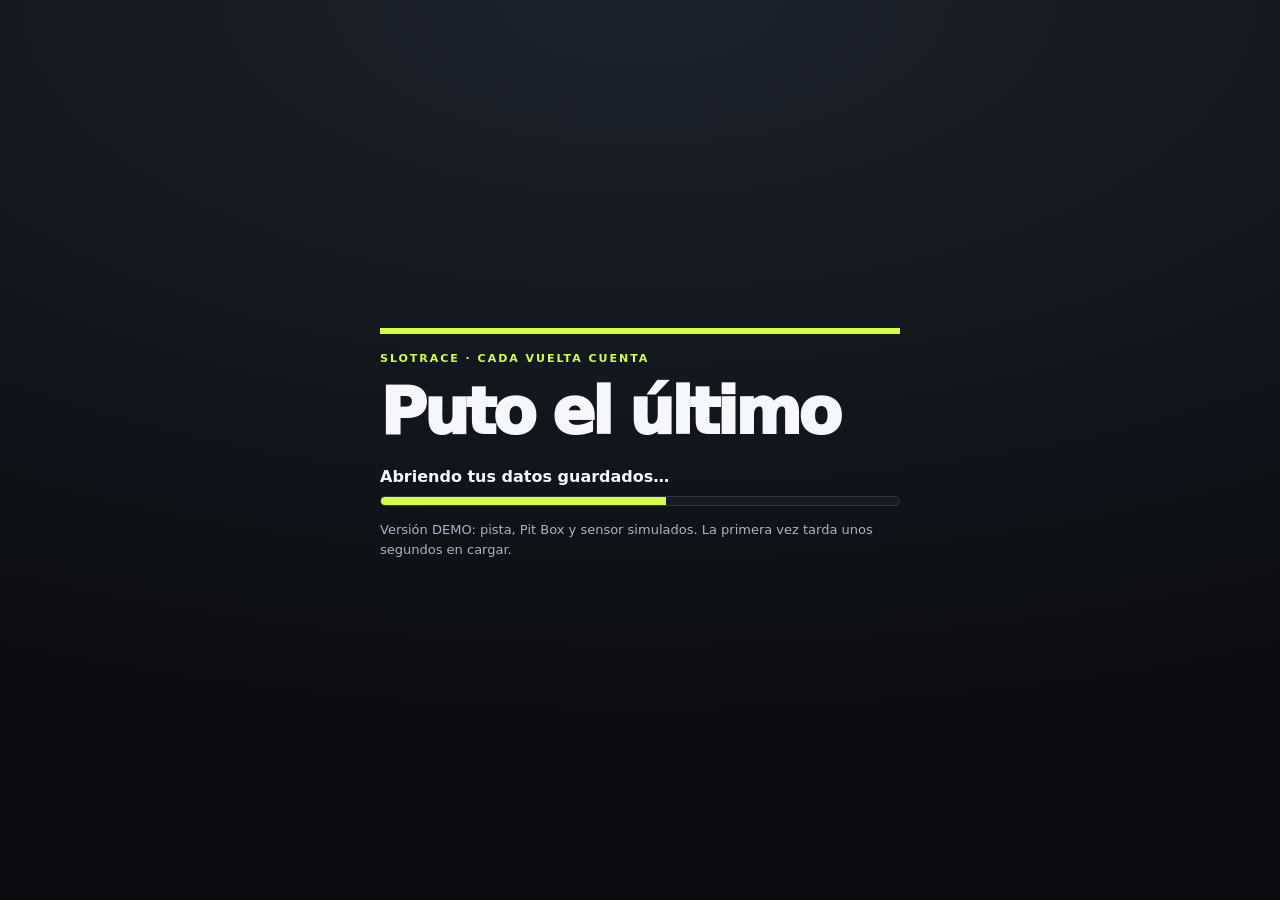
==== commit 8f48df08: "Demo 202611241437: una sola pestaña guarda (otra pestaña abierta ya no borra coches/datos)" ====
--- a/app/index.html
+++ b/app/index.html
@@ -1,5 +1,5 @@
 <!doctype html>
-<html lang="es-MX"><head><script src="demo-shim.js?v=202611241123"></script><meta charset="utf-8"><meta name="viewport" content="width=device-width,initial-scale=1"><title>Puto el último</title><link rel="stylesheet" href="style.css?v=202611241123"><link rel="stylesheet" href="gp.css?v=202611241123"><script src="avisos.js?v=202611241123" defer></script><script src="gatillo.js?v=202611241123" defer></script><script src="gauges.js?v=202611241123" defer></script><script src="lights.js?v=202611241123" defer></script><script src="paro.js?v=202611241123" defer></script><script src="explosion.js?v=202611241123" defer></script><script src="handicap.js?v=202611241123" defer></script><script src="app.js?v=202611241123" defer></script></head>
+<html lang="es-MX"><head><script src="demo-shim.js?v=202611241437"></script><meta charset="utf-8"><meta name="viewport" content="width=device-width,initial-scale=1"><title>Puto el último</title><link rel="stylesheet" href="style.css?v=20261124coche"><link rel="stylesheet" href="gp.css?v=20261124coche"><script src="avisos.js?v=20261124coche" defer></script><script src="gatillo.js?v=20261124coche" defer></script><script src="gauges.js?v=20261124coche" defer></script><script src="lights.js?v=20261124coche" defer></script><script src="paro.js?v=20261124coche" defer></script><script src="explosion.js?v=20261124coche" defer></script><script src="handicap.js?v=20261124coche" defer></script><script src="app.js?v=20261124coche" defer></script></head>
 <body class="gp-page app-page"><main>
 <header class="gp-header"><div><p class="eyebrow" id="pageEyebrow">SLOTRACE / ELIGE TU RETO</p><h1 id="pageTitle">Puto el último</h1><p class="subtitle" id="pageSubtitle">Arma la parrilla. Escoge el modo. A correr.</p></div><div class="gp-status"><a class="link-button" href="gp.html">🏁 Gran Premio</a><a class="link-button" href="garage.html">🏎️ Garage</a><a class="link-button" href="micoche.html" id="miCocheLink">📱 Mi coche</a><button type="button" id="soundToggle" class="chip-button">🔇 Activar sonido aquí</button><span id="scxStatus" class="chip sensor-status" role="status">Buscando tarjeta SCX…</span><span id="sensorStatus" class="chip sensor-status" role="status">Comprobando sensor…</span><span class="chip connection" id="connection" role="status">Conectando con la Mac…</span></div></header><div id="avisos" class="avisos" role="status" hidden></div>
 <section id="homeScreen" class="screen" aria-label="Menú principal">
@@ -14,8 +14,8 @@
 <div class="menu-heading"><div><p class="eyebrow">03 / CONTEO DE VUELTAS</p><h2>¿Quién cuenta las vueltas?</h2></div></div>
 <div class="lap-config"><label for="lapSource">Contar vueltas con</label><select id="lapSource"><option value="auto">Automático · Pit Box (tarjeta SCX) si está conectada</option><option value="scx">Pit Box (tarjeta SCX) · todos a la vez</option><option value="ir">Sensor IR de la ESP32 · por turnos</option><option value="both">Ambos · SCX, y sensor IR si la tarjeta se desconecta</option></select><p class="help" id="lapSourceHelp">El cambio aplica a la siguiente sesión.</p>
 <label for="lapMin" class="lap-min-label">Vuelta mínima válida <small>(segundos)</small></label><div class="lap-min-row"><input id="lapMin" type="number" inputmode="decimal" min="0.5" max="60" step="0.1" value="10"><span>s</span></div><p class="help" id="lapMinHelp">Una vuelta más corta no cuenta (ni vueltas, ni mejor vuelta, ni posiciones): queda marcada como ⚠ sospechosa con su tiempo. La siguiente vuelta se mide desde la última pasada válida. Aplica a Práctica, Carrera, Gran Premio y Mi coche.</p>
-<p class="lap-config-title">Coche de cada piloto <small>(número de mando SCX)</small></p><div id="carAssign" class="car-assign"></div><p class="help">Si eliges un coche que ya tiene otro piloto, se intercambian. Los coches se aplican al momento. La <b>clase</b> (Sin imán, Con imán, Modificado) es del coche: si dos pilotos cambian de coche, la clase se queda con el coche.</p><div class="hc-box" id="handicapBox"><p class="lap-config-title">Handicap · ajuste de tiempo por vuelta <small>(para emparejar coches con imán, sin imán o modificados)</small></p><label class="hc-toggle" for="hcEnabled"><input type="checkbox" id="hcEnabled"> Usar handicap en Práctica, Carrera, Gran Premio y Mi coche</label><div class="hc-seg" id="hcSeg"><div class="hc-cls"><label for="hcSeg_sin_iman">Sin imán</label><input type="number" id="hcSeg_sin_iman" inputmode="decimal" step="0.1" min="0" max="10"></div><div class="hc-cls"><label for="hcSeg_con_iman">Con imán</label><input type="number" id="hcSeg_con_iman" inputmode="decimal" step="0.1" min="0" max="10"></div><div class="hc-cls"><label for="hcSeg_modificado">Modificado</label><input type="number" id="hcSeg_modificado" inputmode="decimal" step="0.1" min="0" max="10"></div></div><p class="help" id="hcHelp">Segundos que se suman (+) o restan (−) a CADA vuelta de los coches de esa clase. Toca el botón <b>+</b> / <b>−</b> para cambiar entre sumar y restar, y escribe el número. Si resta, una vuelta ajustada nunca baja de 1 s. Los de fábrica (Con imán +0.5 s, Modificado +1 s, Sin imán 0 s) son solo ejemplos: cámbialos a tu gusto. Las vueltas se cuentan igual; solo cambian los tiempos que se ven (con una <b>H</b>) y el orden. Práctica y Carrera: mejor vuelta + ajuste. Gran Premio: qualy por mejor vuelta + ajuste; eliminatorias y final por vueltas y luego tiempo total ajustado. Queda fijo al apretar Empezar (en el Gran Premio, al arrancar la primera parte).</p><div id="hcNivel" class="hc-nivel"></div></div><p id="lapConfigError" class="error" role="alert"></p></div>
-<a class="start-card garage-action" href="garage.html"><span class="start-icon" aria-hidden="true">🏎️</span><strong>Garage</strong><span>Los coches de la pista: foto, clase, chip, su propio hándicap,<br>mantenimiento e historial (mejor vuelta, carreras y ganadas).</span><b>Abrir el Garage →</b></a>
+<p class="lap-config-title">Coche de cada piloto <small>(número de mando SCX)</small></p><div id="carAssign" class="car-assign"></div><p class="help">Si eliges un coche que ya tiene otro piloto, se intercambian. Los coches se aplican al momento. La <b>clase</b> (Sin imán, Con imán, Modificado) y su hándicap son del <b>coche</b> que lleva cada piloto en esta carrera: escoge su coche del Garage de la casa o de invitados (si no trae, «➕ Coche de invitado nuevo…»). No se puede empezar mientras un piloto no tenga coche. Al piloto solo se le pone su nivel.</p><div class="hc-box" id="handicapBox"><p class="lap-config-title">Handicap · ajuste de tiempo por vuelta <small>(para emparejar coches con imán, sin imán o modificados)</small></p><label class="hc-toggle" for="hcEnabled"><input type="checkbox" id="hcEnabled"> Usar handicap en Práctica, Carrera, Gran Premio y Mi coche</label><div class="hc-seg" id="hcSeg"><div class="hc-cls"><label for="hcSeg_sin_iman">Sin imán</label><input type="number" id="hcSeg_sin_iman" inputmode="decimal" step="0.1" min="0" max="10"></div><div class="hc-cls"><label for="hcSeg_con_iman">Con imán</label><input type="number" id="hcSeg_con_iman" inputmode="decimal" step="0.1" min="0" max="10"></div><div class="hc-cls"><label for="hcSeg_modificado">Modificado</label><input type="number" id="hcSeg_modificado" inputmode="decimal" step="0.1" min="0" max="10"></div></div><p class="help" id="hcHelp">Segundos que se suman (+) o restan (−) a CADA vuelta de los coches de esa clase. Toca el botón <b>+</b> / <b>−</b> para cambiar entre sumar y restar, y escribe el número. Si resta, una vuelta ajustada nunca baja de 1 s. Los de fábrica (Con imán +0.5 s, Modificado +1 s, Sin imán 0 s) son solo ejemplos: cámbialos a tu gusto. Las vueltas se cuentan igual; solo cambian los tiempos que se ven (con una <b>H</b>) y el orden. Práctica y Carrera: mejor vuelta + ajuste. Gran Premio: qualy por mejor vuelta + ajuste; eliminatorias y final por vueltas y luego tiempo total ajustado. Queda fijo al apretar Empezar (en el Gran Premio, al arrancar la primera parte).</p><div id="hcNivel" class="hc-nivel"></div></div><p id="lapConfigError" class="error" role="alert"></p></div>
+<a class="start-card garage-action" href="garage.html"><span class="start-icon" aria-hidden="true">🏎️</span><strong>Garage</strong><span>Los coches de la pista: foto, clase, chip, su propio hándicap,<br>mantenimiento e historial (mejor vuelta, carreras y ganadas).</span><b>Abrir el Garage →</b></a><a class="start-card ranking-action" href="ranking.html"><span class="start-icon" aria-hidden="true">🏆</span><strong>Ranking de pilotos</strong><span>Por clase de coche, con tiempos reales, sin hándicap.<br>Su nivel sube o baja con sus mejores vueltas.</span><b>Ver el ranking →</b></a>
 <a class="start-card micoche-action" href="micoche.html"><span class="start-icon" aria-hidden="true">📱</span><strong>Mi coche</strong><span>Para el teléfono de cada piloto: elige tu nombre una vez y ve solo tu coche en grande<br>(agujas, vueltas, mejor vuelta, posición y semáforo). Solo lectura.</span><b>Abrir Mi coche →</b></a>
 <p class="menu-note"><a class="menu-link" href="scx.html">Datos de la tarjeta SCX (debug)</a> · Hasta 6 pilotos con su avatar. Registro compartido entre la Mac y el teléfono.</p>
 </section>
@@ -31,7 +31,7 @@
 <div class="modal-head"><div><p class="eyebrow" id="teamLabel"></p><h2 id="modalTitle">Agregar piloto</h2></div><button type="button" id="close" aria-label="Cerrar">✕</button></div>
 <div class="editor"><div class="preview"><canvas id="avatar" width="600" height="720" aria-label="Vista previa del avatar de piloto"></canvas><p>Tu rostro real dentro de un casco y traje de carreras.</p></div><div class="fields">
 <label for="name">Nombre del piloto</label><input id="name" name="name" placeholder="¿Cómo te llamas?" maxlength="32" required autocomplete="off">
-<label>Nivel del piloto</label><div id="nivelPick" class="nivel-pick-row"></div><p class="help" id="nivelHelp">Sirve para el handicap por nivel y para armar las mangas del torneo. La app también lo sugiere con sus tiempos.</p>
+<label>Nivel del piloto</label><div id="nivelPick" class="nivel-pick-row"></div><p class="help" id="nivelHelp">Sirve para el handicap por nivel y para armar las mangas del torneo. La app también lo sugiere con sus tiempos reales (sin hándicap). La clase (imán o no) no va aquí: es del coche que lleve en cada carrera.</p>
 <label>Foto del rostro</label><div class="photo-actions"><label class="file-button" for="camera">Tomar selfie</label><input class="file" id="camera" type="file" accept="image/*" capture="user"><label class="file-button secondary" for="library">Elegir de Fotos</label><input class="file" id="library" type="file" accept="image/*"></div>
 <p class="help">De frente, con buena luz y el rostro centrado. Ajusta la foto dentro del visor.</p>
 <div id="adjustments"><label for="zoom">Acercar rostro</label><input id="zoom" type="range" min="1" max="2.8" step="0.05" value="1"><label for="vertical">Subir / bajar foto</label><input id="vertical" type="range" min="-120" max="120" value="0"><label for="horizontal">Mover a los lados</label><input id="horizontal" type="range" min="-120" max="120" value="0"></div>
--- a/app/style.css
+++ b/app/style.css
@@ -86,3 +86,23 @@
 .tq-gar{font-size:12px;color:#cfd6e0;white-space:nowrap;overflow:hidden;text-overflow:ellipsis;max-width:40%}
 .car-selects{flex-wrap:wrap}
 @media(max-width:900px){.tq-garage-g{grid-template-columns:repeat(2,minmax(0,1fr))}}@media(max-width:640px){.tq-garage-g{grid-template-columns:1fr}}
+/* 🎲 Sortear mandos + mando y coche por piloto + alta rápida de coche de invitado */
+.sortear-bar{display:flex;flex-wrap:wrap;align-items:center;gap:8px 12px;margin:0 0 10px;flex:1 1 100%;grid-column:1/-1}.sortear-bar .help,.sortear-bar .muted{margin:0;flex:1 1 200px;min-width:0}
+.sortear-btn{background:#2a2410;border-color:#ffd54a;color:#ffd54a}.sortear-btn:hover{border-color:#fff}
+.participant-pick{display:flex;gap:6px;flex:1 1 100%;min-width:0;margin-top:2px}.participant-pick>*{min-width:0}
+.participant-mando{font:15px system-ui;background:#0b0d11;border:1px solid var(--line);border-radius:8px;color:var(--text);padding:9px;flex:0 0 auto;max-width:42%}
+.participant-pick .participant-garage{flex:1 1 auto;margin-top:0}
+.gq-bg{position:fixed;inset:0;z-index:9000;background:#000a;display:flex;align-items:center;justify-content:center;padding:14px}
+.gq{background:var(--panel);border:1px solid var(--line);border-top:4px solid #ffb02e;border-radius:14px;padding:18px;width:min(420px,100%);max-height:94vh;overflow:auto;display:grid;gap:12px}
+.gq h3{margin:0;font-size:20px}.gq .help{margin:0;color:var(--muted);font-size:13px}.gq-f{display:grid;gap:6px;font-weight:700;font-size:14px}
+.gq-f input:not([type=checkbox]),.gq-f select{font:16px system-ui;background:#0b0d11;border:1px solid var(--line);border-radius:8px;color:var(--text);padding:10px;min-width:0;width:100%}
+.gq-err{color:#ff8179;margin:0;min-height:1em;font-size:14px}.gq-btns{display:flex;gap:8px;justify-content:flex-end;flex-wrap:wrap}.gq-ok{background:var(--lime);color:#11150b;border-color:var(--lime)}
+.gar-sel optgroup{font-weight:800}
+/* 🏆 Mejor vuelta real por clase en la tarjeta del piloto + chip de clase del coche en «Coche de cada piloto» */
+.mejores-box{display:flex;flex-wrap:wrap;gap:4px 8px;padding:0 14px 12px;text-decoration:none;color:inherit;font:600 12px system-ui}
+.mejores-box .mj-t{width:100%;color:#f5c542;font-weight:800}
+.mejores-box .mj-v{padding:3px 8px;border-radius:99px;background:#ffffff14}
+.mejores-box .mj-v.none{opacity:.65}
+.hc-chip{display:inline-flex;align-items:center;padding:6px 10px;border-radius:10px;background:#ffffff12;font:700 13px system-ui;white-space:nowrap}
+.hc-chip.falta{background:#ff4b4b22;color:#ff8a8a}
+.gar-sel.falta{border-color:#ff4b4b;color:#ffb3b3}
--- a/app/gp.css
+++ b/app/gp.css
@@ -214,3 +214,8 @@
 .tq-item{flex-wrap:wrap}.tq-sug{flex-basis:100%;display:flex;gap:8px;align-items:center;flex-wrap:wrap;background:#2a2410;border:1px solid #f5c54266;color:#f5d77a;border-radius:8px;padding:6px 8px;font-size:14px}
 .tq-sug.cambio{background:#132a1c;border-color:#2fbf7166;color:#7fe0a5}.tq-sug button{min-height:40px;padding:4px 12px;border-radius:8px}.tq-sug span{flex:1;min-width:150px}
 .pick-sel .nv-sel{font:16px system-ui;background:#0b0d11;border:1px solid var(--line);border-radius:8px;color:var(--text);padding:9px}
+/* Torneo: mando + coche por piloto en cada manga; sortear mandos */
+.tq-psel{display:flex;flex-direction:column;gap:4px;flex:0 0 auto;max-width:46%;min-width:0}.tq-psel .tq-carsel{min-height:36px}.tq-psel .gar-sel{padding:6px;font-size:13px}
+.tq-sortear{margin-top:8px;width:100%}.tq-item .tq-gar-sel{flex:1 1 100%;margin-top:4px;font-size:14px;padding:7px}
+.tq-item{flex-wrap:wrap}
+@media (max-width:600px){.tq-prow{flex-direction:column}.tq-psel{max-width:none;flex-direction:row}.tq-psel>*{flex:1 1 0;min-width:0}.tq-carsel{max-width:none}}
